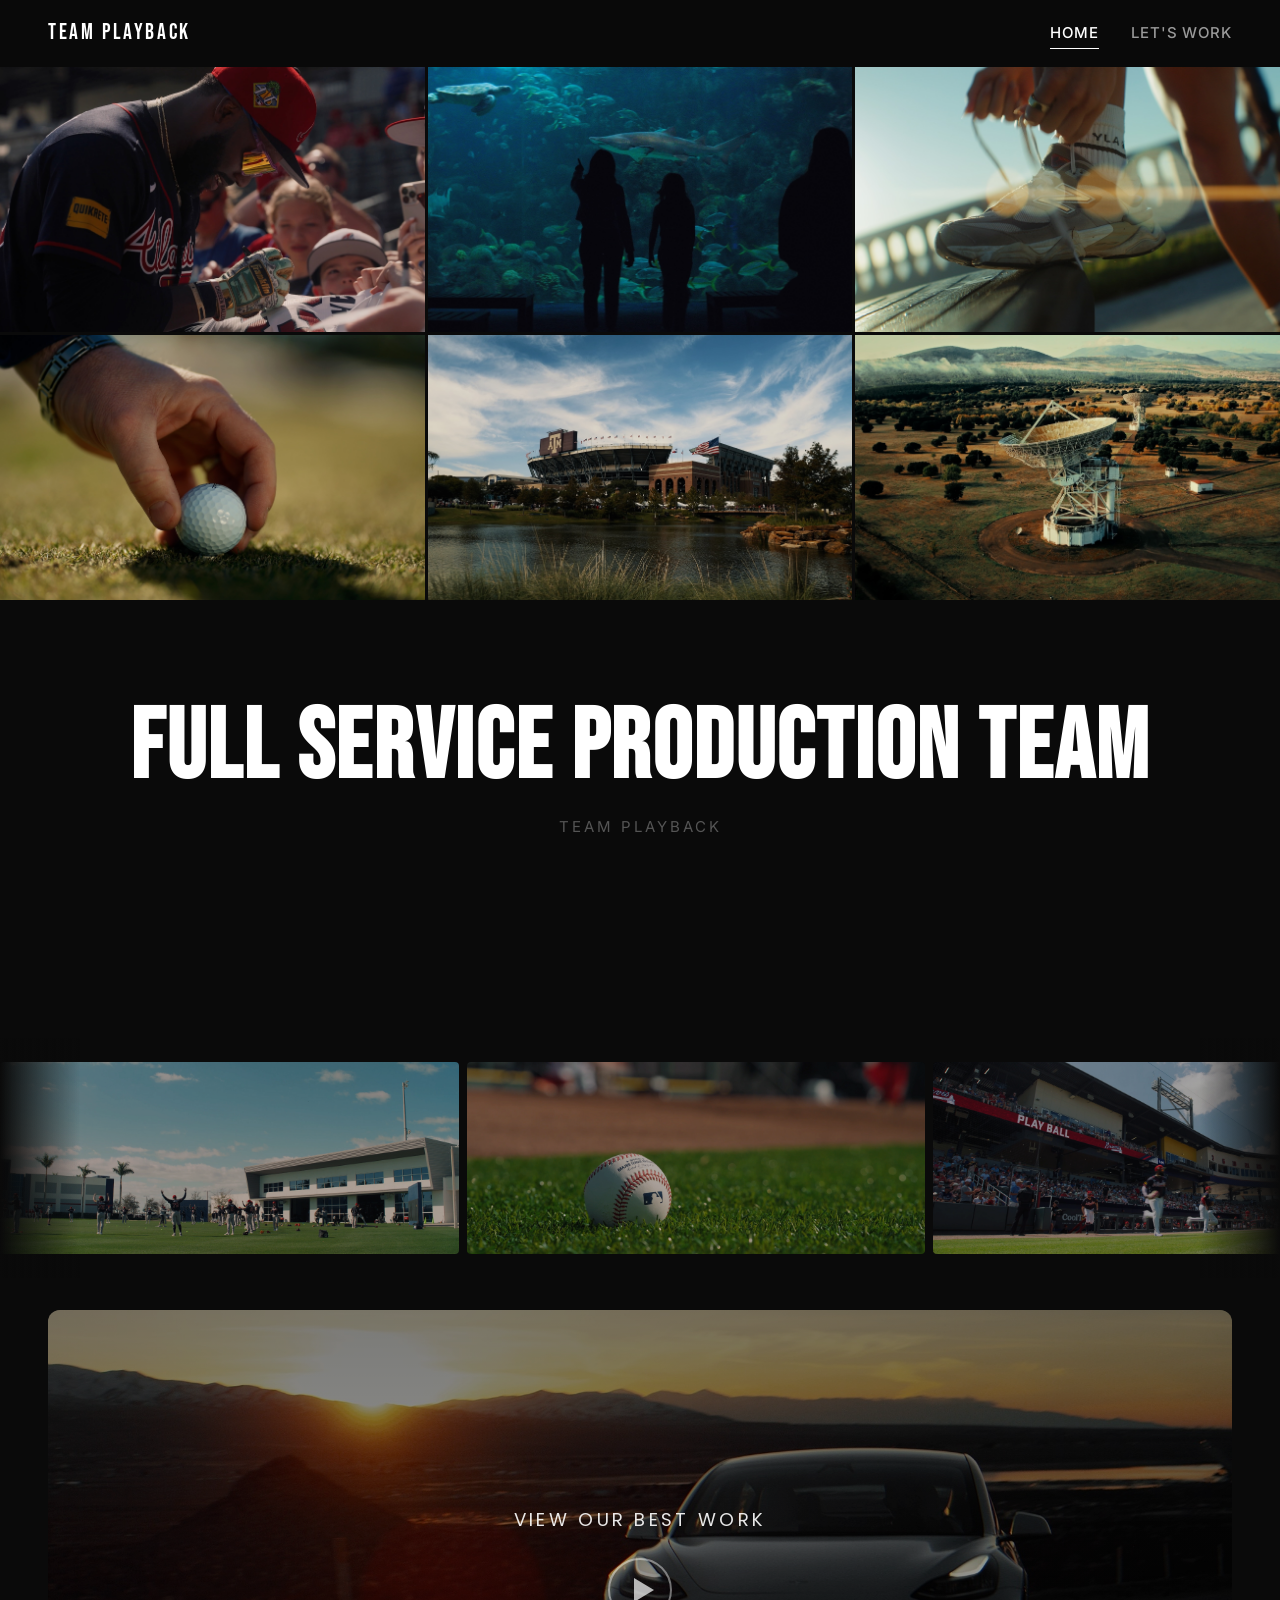
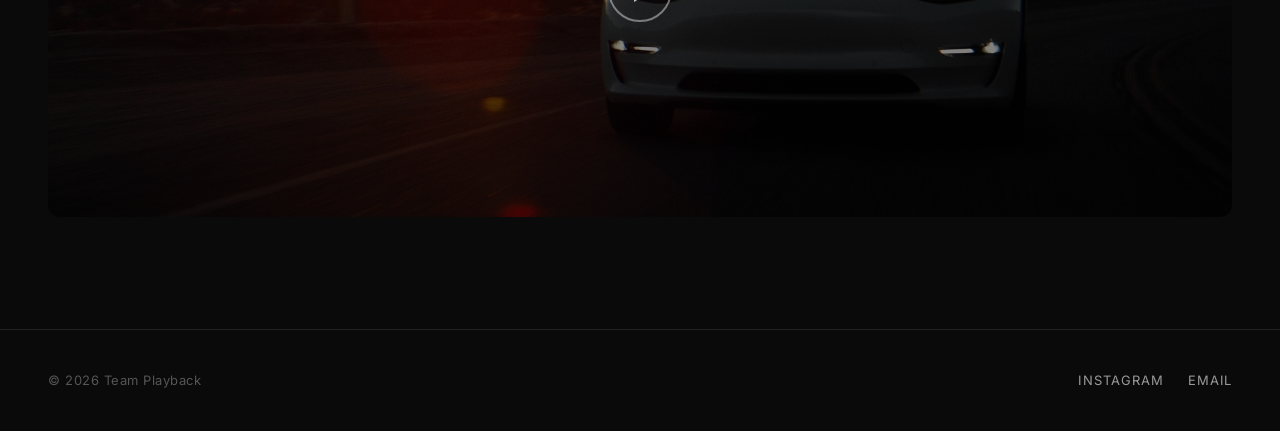
==== index.html @ 4447ddc3 "V2 landing page redesign: full-bleed tiles, headline below grid, slow carousel, standalone demo reel" ====
<!DOCTYPE html>
<html lang="en">
<head>
  <meta charset="UTF-8">
  <meta name="viewport" content="width=device-width, initial-scale=1.0">
  <title>Team Playback — Full-Service Video Production</title>
  <meta name="description" content="Team Playback is a full-service video production company. From concept to delivery — reality shows, commercials, and the biggest sporting events in the world.">
  <meta property="og:title" content="Team Playback — Full-Service Video Production">
  <meta property="og:description" content="Full-service video production. We handle it all.">
  <meta property="og:type" content="website">
  <link rel="preconnect" href="https://fonts.googleapis.com">
  <link rel="preconnect" href="https://fonts.gstatic.com" crossorigin>
  <link rel="stylesheet" href="css/style.css">
</head>
<body>

  <!-- HEADER — unchanged -->
  <header class="site-header">
    <div class="header-inner">
      <a href="index.html" class="header-logo" aria-label="Team Playback Home">
        <span class="header-logo-text">TEAM PLAYBACK</span>
      </a>
      <nav class="header-nav" aria-label="Main navigation">
        <a href="index.html">Home</a>
        <a href="contact.html">Let's Work</a>
      </nav>
    </div>
  </header>

  <!-- MAIN -->
  <main class="page-content">

    <!-- SECTION 1: 6 PROJECT TILES — full bleed, edge to edge, no hero above -->
    <section class="projects-grid-v2" aria-label="Selected work">

      <a href="behind-the-braves.html" class="tile-v2 reveal">
        <img src="images/thumb-braves.jpg" alt="Behind The Braves project thumbnail" loading="eager" width="640" height="400">
        <div class="tile-v2-overlay">
          <span class="tile-v2-title">Behind The Braves</span>
        </div>
      </a>

      <a href="florida-aquarium.html" class="tile-v2 reveal">
        <img src="images/thumb-aquarium.jpg" alt="Florida Aquarium Spot project thumbnail" loading="eager" width="640" height="400">
        <div class="tile-v2-overlay">
          <span class="tile-v2-title">Florida Aquarium Spot</span>
        </div>
      </a>

      <a href="youngla.html" class="tile-v2 reveal">
        <img src="images/thumb-youngla.jpg" alt="YoungLA For Her project thumbnail" loading="eager" width="640" height="400">
        <div class="tile-v2-overlay">
          <span class="tile-v2-title">YoungLA For Her</span>
        </div>
      </a>

      <a href="smartpin.html" class="tile-v2 reveal">
        <img src="images/thumb-smartpin.jpg" alt="SmartPin Product Release project thumbnail" loading="lazy" width="640" height="400">
        <div class="tile-v2-overlay">
          <span class="tile-v2-title">SmartPin Product Release</span>
        </div>
      </a>

      <a href="revelxp.html" class="tile-v2 reveal">
        <img src="images/thumb-revelxp.jpg" alt="REVELxp Business Reel project thumbnail" loading="lazy" width="640" height="400">
        <div class="tile-v2-overlay">
          <span class="tile-v2-title">REVELxp Business Reel</span>
        </div>
      </a>

      <a href="florida-funders.html" class="tile-v2 reveal">
        <img src="images/thumb-funders.jpg" alt="Florida Funders Spring Conference project thumbnail" loading="lazy" width="640" height="400">
        <div class="tile-v2-overlay">
          <span class="tile-v2-title">Florida Funders</span>
        </div>
      </a>

    </section>

    <!-- SECTION 2: HEADLINE TEXT BLOCK — below tiles, above carousel -->
    <section class="headline-block">
      <h1 class="headline-block-title reveal">Full Service Production Team</h1>
      <p class="headline-block-sub reveal">Team Playback</p>
    </section>

    <!-- SECTION 3: FRAME CAROUSEL — slowed down -->
    <section class="frames-strip" aria-label="Cinematic stills">
      <div class="frames-track">
        <img src="images/frames/frame-01.jpg" alt="" loading="lazy" height="200">
        <img src="images/frames/frame-02.jpg" alt="" loading="lazy" height="200">
        <img src="images/frames/frame-03.jpg" alt="" loading="lazy" height="200">
        <img src="images/frames/frame-04.jpg" alt="" loading="lazy" height="200">
        <img src="images/frames/frame-05.jpg" alt="" loading="lazy" height="200">
        <img src="images/frames/frame-06.jpg" alt="" loading="lazy" height="200">
        <img src="images/frames/frame-07.jpg" alt="" loading="lazy" height="200">
        <img src="images/frames/frame-08.jpg" alt="" loading="lazy" height="200">
        <img src="images/frames/frame-09.jpg" alt="" loading="lazy" height="200">
        <img src="images/frames/frame-10.jpg" alt="" loading="lazy" height="200">
        <img src="images/frames/frame-11.jpg" alt="" loading="lazy" height="200">
        <img src="images/frames/frame-12.jpg" alt="" loading="lazy" height="200">
        <img src="images/frames/frame-13.jpg" alt="" loading="lazy" height="200">
        <img src="images/frames/frame-14.jpg" alt="" loading="lazy" height="200">
        <img src="images/frames/frame-15.jpg" alt="" loading="lazy" height="200">
        <img src="images/frames/frame-16.jpg" alt="" loading="lazy" height="200">
        <img src="images/frames/frame-17.jpg" alt="" loading="lazy" height="200">
        <img src="images/frames/frame-18.jpg" alt="" loading="lazy" height="200">
      </div>
    </section>

    <!-- SECTION 4: DEMO REEL — standalone cinematic feature -->
    <section class="demo-reel-feature">
      <a href="demo-reel.html" class="demo-reel-link reveal">
        <img src="images/thumb-demoreel.jpg" alt="Team Playback Demo Reel" loading="lazy" width="1920" height="1080">
        <div class="demo-reel-overlay">
          <span class="demo-reel-label">View Our Best Work</span>
          <span class="demo-reel-play" aria-hidden="true">
            <svg width="64" height="64" viewBox="0 0 64 64" fill="none"><circle cx="32" cy="32" r="31" stroke="white" stroke-width="2" opacity="0.6"/><polygon points="26,20 26,44 46,32" fill="white"/></svg>
          </span>
        </div>
      </a>
    </section>

  </main>

  <!-- FOOTER — unchanged -->
  <footer class="site-footer">
    <div class="footer-inner">
      <p class="footer-copy">&copy; 2026 Team Playback</p>
      <div class="footer-links">
        <a href="https://instagram.com/team.playback" target="_blank" rel="noopener noreferrer">Instagram</a>
        <a href="mailto:michael@teamplayback.com">Email</a>
      </div>
    </div>
  </footer>

  <script src="js/main.js" defer></script>
</body>
</html>
---- css/style.css ----
/* =========================================================
   TEAM PLAYBACK — Global Stylesheet
   Dark, cinematic, bold. Think film, not tech startup.
   ========================================================= */

/* --- Google Fonts --- */
@import url('https://fonts.googleapis.com/css2?family=Inter:wght@300;400;500;600;700&family=Bebas+Neue&family=Poppins:wght@300;400;500;600&display=swap');

/* --- Reset & Base --- */
*, *::before, *::after { box-sizing: border-box; margin: 0; padding: 0; }

:root {
  /* Colors */
  --color-bg: #0a0a0a;
  --color-surface: #111111;
  --color-surface-2: #161616;
  --color-surface-3: #1a1a1a;
  --color-border: #222222;
  --color-border-light: #2a2a2a;
  --color-text: #ffffff;
  --color-text-muted: #999999;
  --color-text-faint: #555555;
  --color-accent: #e0e0e0;

  /* Type */
  --font-display: 'Bebas Neue', 'Arial Black', sans-serif;
  --font-body: 'Inter', -apple-system, BlinkMacSystemFont, 'Segoe UI', sans-serif;

  /* Type Scale */
  --text-xs: clamp(0.6875rem, 0.65rem + 0.2vw, 0.8125rem);
  --text-sm: clamp(0.8125rem, 0.75rem + 0.3vw, 0.9375rem);
  --text-base: clamp(0.9375rem, 0.875rem + 0.3vw, 1.0625rem);
  --text-lg: clamp(1.125rem, 1rem + 0.6vw, 1.5rem);
  --text-xl: clamp(1.5rem, 1.2rem + 1.25vw, 2.25rem);
  --text-2xl: clamp(2rem, 1.2rem + 2.5vw, 3.5rem);
  --text-3xl: clamp(2.5rem, 1rem + 4vw, 5rem);
  --text-hero: clamp(3rem, 0.5rem + 7vw, 8rem);

  /* Spacing */
  --space-1: 0.25rem;
  --space-2: 0.5rem;
  --space-3: 0.75rem;
  --space-4: 1rem;
  --space-5: 1.25rem;
  --space-6: 1.5rem;
  --space-8: 2rem;
  --space-10: 2.5rem;
  --space-12: 3rem;
  --space-16: 4rem;
  --space-20: 5rem;
  --space-24: 6rem;
  --space-32: 8rem;

  /* Radius */
  --radius-sm: 0.25rem;
  --radius-md: 0.5rem;
  --radius-lg: 0.75rem;
  --radius-xl: 1rem;

  /* Transitions */
  --ease-out: cubic-bezier(0.16, 1, 0.3, 1);
  --transition-fast: 200ms var(--ease-out);
  --transition-medium: 400ms var(--ease-out);
  --transition-slow: 600ms var(--ease-out);

  /* Layout */
  --content-max: 1280px;
  --content-narrow: 900px;
  --gutter: clamp(1.25rem, 4vw, 3rem);
}

html {
  -webkit-font-smoothing: antialiased;
  -moz-osx-font-smoothing: grayscale;
  text-rendering: optimizeLegibility;
  scroll-behavior: smooth;
  scroll-padding-top: 5rem;
}

body {
  min-height: 100dvh;
  font-family: var(--font-body);
  font-size: var(--text-base);
  line-height: 1.6;
  color: var(--color-text);
  background-color: var(--color-bg);
  overflow-x: hidden;
}

img, picture, video, canvas, svg { display: block; max-width: 100%; height: auto; }
a { color: inherit; text-decoration: none; }
button { cursor: pointer; background: none; border: none; font: inherit; color: inherit; }
ul, ol { list-style: none; }

h1, h2, h3, h4, h5, h6 {
  font-family: var(--font-display);
  line-height: 1.1;
  letter-spacing: 0.02em;
  text-wrap: balance;
}

p { max-width: 65ch; text-wrap: pretty; }

::selection {
  background: rgba(255, 255, 255, 0.2);
  color: var(--color-text);
}

:focus-visible {
  outline: 2px solid var(--color-text-muted);
  outline-offset: 3px;
}

@media (prefers-reduced-motion: reduce) {
  *, *::before, *::after {
    animation-duration: 0.01ms !important;
    animation-iteration-count: 1 !important;
    transition-duration: 0.01ms !important;
    scroll-behavior: auto !important;
  }
}


/* =========================================================
   HEADER
   ========================================================= */
.site-header {
  position: sticky;
  top: 0;
  z-index: 100;
  background-color: rgba(10, 10, 10, 0.92);
  backdrop-filter: blur(16px);
  -webkit-backdrop-filter: blur(16px);
  padding: var(--space-4) var(--gutter);
  transition: background-color var(--transition-fast);
}

.header-inner {
  max-width: var(--content-max);
  margin: 0 auto;
  display: flex;
  align-items: center;
  justify-content: space-between;
}

.header-logo {
  display: flex;
  align-items: center;
  gap: var(--space-3);
}

.header-logo img {
  height: 36px;
  width: auto;
}

.header-logo-text {
  font-family: var(--font-display);
  font-size: 1.35rem;
  letter-spacing: 0.12em;
  color: var(--color-text);
  white-space: nowrap;
}

.header-nav {
  display: flex;
  align-items: center;
  gap: var(--space-8);
}

.header-nav a {
  font-size: var(--text-sm);
  font-weight: 500;
  letter-spacing: 0.06em;
  text-transform: uppercase;
  color: var(--color-text-muted);
  transition: color var(--transition-fast);
  position: relative;
}

.header-nav a:hover,
.header-nav a.active {
  color: var(--color-text);
}

.header-nav a::after {
  content: '';
  position: absolute;
  bottom: -4px;
  left: 0;
  width: 0;
  height: 1px;
  background-color: var(--color-text);
  transition: width var(--transition-medium);
}

.header-nav a:hover::after,
.header-nav a.active::after {
  width: 100%;
}


/* =========================================================
   FOOTER
   ========================================================= */
.site-footer {
  border-top: 1px solid var(--color-border);
  padding: var(--space-10) var(--gutter);
  margin-top: var(--space-20);
}

.footer-inner {
  max-width: var(--content-max);
  margin: 0 auto;
  display: flex;
  align-items: center;
  justify-content: space-between;
  flex-wrap: wrap;
  gap: var(--space-4);
}

.footer-copy {
  font-size: var(--text-xs);
  color: var(--color-text-faint);
  letter-spacing: 0.04em;
}

.footer-links {
  display: flex;
  align-items: center;
  gap: var(--space-6);
}

.footer-links a {
  font-size: var(--text-xs);
  color: var(--color-text-muted);
  text-transform: uppercase;
  letter-spacing: 0.08em;
  transition: color var(--transition-fast);
}

.footer-links a:hover {
  color: var(--color-text);
}


/* =========================================================
   HERO — Landing Page
   ========================================================= */
.hero {
  padding: clamp(var(--space-20), 12vw, var(--space-32)) var(--gutter);
  padding-bottom: clamp(var(--space-12), 8vw, var(--space-20));
  max-width: var(--content-max);
  margin: 0 auto;
}

.hero-headline {
  font-size: var(--text-hero);
  color: var(--color-text);
  text-transform: uppercase;
  line-height: 0.95;
  max-width: 14ch;
}

.hero-sub {
  margin-top: var(--space-6);
  font-size: var(--text-sm);
  color: var(--color-text-faint);
  text-transform: uppercase;
  letter-spacing: 0.15em;
  font-weight: 400;
}


/* =========================================================
   PROJECT TILES — Landing Page Grid
   ========================================================= */
.projects-grid {
  padding: 0 var(--gutter);
  max-width: var(--content-max);
  margin: 0 auto;
  display: grid;
  grid-template-columns: repeat(3, 1fr);
  gap: var(--space-3);
}

.project-tile {
  position: relative;
  display: block;
  overflow: hidden;
  border-radius: var(--radius-md);
  aspect-ratio: 16 / 10;
  background-color: var(--color-surface);
}

.project-tile img {
  width: 100%;
  height: 100%;
  object-fit: cover;
  transition: transform var(--transition-slow), filter var(--transition-slow);
}

.project-tile-overlay {
  position: absolute;
  inset: 0;
  display: flex;
  align-items: flex-end;
  padding: var(--space-5);
  background: linear-gradient(
    to top,
    rgba(0, 0, 0, 0.85) 0%,
    rgba(0, 0, 0, 0.35) 40%,
    rgba(0, 0, 0, 0) 100%
  );
  opacity: 0;
  transition: opacity var(--transition-medium);
}

.project-tile-title {
  font-family: var(--font-display);
  font-size: var(--text-xl);
  text-transform: uppercase;
  letter-spacing: 0.04em;
  color: var(--color-text);
  transform: translateY(10px);
  transition: transform var(--transition-medium);
}

.project-tile:hover img {
  transform: scale(1.05);
}

.project-tile:hover .project-tile-overlay {
  opacity: 1;
}

.project-tile:hover .project-tile-title {
  transform: translateY(0);
}

/* Featured tile — spans full grid width */
.project-tile-featured {
  grid-column: 1 / -1;
  aspect-ratio: 21 / 9;
}

/* Touch hover support */
.project-tile.touch-hover .project-tile-overlay {
  opacity: 1;
}
.project-tile.touch-hover .project-tile-title {
  transform: translateY(0);
}

/* Mobile grid */
@media (max-width: 768px) {
  .header-inner {
    flex-wrap: wrap;
  }

  .header-logo {
    flex: 1;
  }

  .header-nav {
    gap: var(--space-5);
  }

  .projects-grid {
    grid-template-columns: repeat(2, 1fr);
    gap: var(--space-2);
  }

  .project-tile-title {
    font-size: var(--text-lg);
  }

  .contact-services {
    flex-direction: column;
    align-items: flex-start;
    gap: var(--space-3);
  }

  .contact-service-divider {
    display: none;
  }

  .footer-inner {
    flex-direction: column;
    align-items: flex-start;
    gap: var(--space-3);
  }
}

@media (max-width: 480px) {
  .projects-grid {
    grid-template-columns: 1fr;
    gap: var(--space-2);
  }

  .hero-headline {
    font-size: var(--text-3xl);
  }

  .project-title {
    font-size: var(--text-2xl);
  }

  .contact-title {
    font-size: var(--text-3xl);
  }
}


/* =========================================================
   FRAMES STRIP — Horizontal Scrolling Film Contact Sheet
   ========================================================= */
.frames-strip {
  margin-top: clamp(var(--space-16), 8vw, var(--space-24));
  overflow: hidden;
  position: relative;
  padding: var(--space-6) 0;
}

.frames-strip::before,
.frames-strip::after {
  content: '';
  position: absolute;
  top: 0;
  bottom: 0;
  width: 80px;
  z-index: 2;
  pointer-events: none;
}

.frames-strip::before {
  left: 0;
  background: linear-gradient(to right, var(--color-bg), transparent);
}

.frames-strip::after {
  right: 0;
  background: linear-gradient(to left, var(--color-bg), transparent);
}

.frames-track {
  display: flex;
  gap: var(--space-2);
  animation: scroll-frames 180s linear infinite;
  width: max-content;
  will-change: transform;
}

.frames-track:hover {
  animation-play-state: paused;
}

.frames-track img {
  height: clamp(120px, 15vw, 200px);
  width: auto;
  border-radius: var(--radius-sm);
  opacity: 0.7;
  transition: opacity var(--transition-fast);
  flex-shrink: 0;
}

.frames-track img:hover {
  opacity: 1;
}

@keyframes scroll-frames {
  0% { transform: translateX(0); }
  100% { transform: translateX(-50%); }
}


/* =========================================================
   PROJECT DETAIL PAGES
   ========================================================= */
.project-page {
  max-width: var(--content-narrow);
  margin: 0 auto;
  padding: var(--space-8) var(--gutter);
}

/* Video Player Container */
.video-container {
  position: relative;
  width: 100%;
  padding-top: 56.25%; /* 16:9 */
  background-color: var(--color-surface);
  border-radius: var(--radius-lg);
  overflow: hidden;
  margin-top: var(--space-8);
}

.video-container iframe {
  position: absolute;
  inset: 0;
  width: 100%;
  height: 100%;
  border: none;
}

/* Project Info */
.project-info {
  margin-top: var(--space-10);
}

.project-title {
  font-size: var(--text-3xl);
  text-transform: uppercase;
  color: var(--color-text);
  line-height: 1;
}

.project-meta {
  display: flex;
  align-items: center;
  flex-wrap: wrap;
  gap: var(--space-3);
  margin-top: var(--space-5);
}

.project-tag {
  display: inline-block;
  font-size: var(--text-xs);
  font-weight: 500;
  color: var(--color-text-muted);
  text-transform: uppercase;
  letter-spacing: 0.1em;
  padding: var(--space-1) var(--space-3);
  border: 1px solid var(--color-border-light);
  border-radius: var(--radius-sm);
}

.project-client {
  font-size: var(--text-xs);
  color: var(--color-text-faint);
  text-transform: uppercase;
  letter-spacing: 0.1em;
}

.project-summary {
  margin-top: var(--space-8);
  font-size: var(--text-base);
  color: var(--color-text-muted);
  line-height: 1.75;
  max-width: 60ch;
}

.project-back {
  display: inline-flex;
  align-items: center;
  gap: var(--space-2);
  margin-top: var(--space-12);
  font-size: var(--text-sm);
  color: var(--color-text-faint);
  text-transform: uppercase;
  letter-spacing: 0.1em;
  transition: color var(--transition-fast);
}

.project-back:hover {
  color: var(--color-text);
}

.project-back svg {
  width: 16px;
  height: 16px;
  transition: transform var(--transition-fast);
}

.project-back:hover svg {
  transform: translateX(-4px);
}


/* =========================================================
   CONTACT / LET'S WORK PAGE
   ========================================================= */
.contact-page {
  max-width: var(--content-narrow);
  margin: 0 auto;
  padding: clamp(var(--space-16), 10vw, var(--space-32)) var(--gutter);
  min-height: 70vh;
  display: flex;
  flex-direction: column;
  justify-content: center;
}

.contact-title {
  font-size: var(--text-hero);
  text-transform: uppercase;
  color: var(--color-text);
  line-height: 0.95;
}

.contact-body {
  margin-top: var(--space-8);
  font-size: var(--text-lg);
  color: var(--color-text-muted);
  line-height: 1.7;
  max-width: 55ch;
  font-weight: 300;
}

.contact-services {
  display: flex;
  align-items: center;
  flex-wrap: wrap;
  gap: var(--space-4);
  margin-top: var(--space-10);
}

.contact-service-tag {
  font-size: var(--text-sm);
  font-weight: 500;
  color: var(--color-text);
  text-transform: uppercase;
  letter-spacing: 0.1em;
  padding: var(--space-2) var(--space-5);
  border: 1px solid var(--color-border-light);
  border-radius: var(--radius-sm);
}

.contact-service-divider {
  color: var(--color-text-faint);
  font-size: var(--text-sm);
  user-select: none;
}

.contact-cta {
  margin-top: var(--space-12);
}

.btn-primary {
  display: inline-flex;
  align-items: center;
  gap: var(--space-3);
  font-family: var(--font-display);
  font-size: var(--text-xl);
  letter-spacing: 0.08em;
  text-transform: uppercase;
  color: var(--color-bg);
  background-color: var(--color-text);
  padding: var(--space-4) var(--space-10);
  border-radius: var(--radius-sm);
  transition: background-color var(--transition-fast), transform var(--transition-fast);
}

.btn-primary:hover {
  background-color: var(--color-accent);
  transform: translateY(-2px);
}

.btn-primary:active {
  transform: translateY(0);
}


/* =========================================================
   SCROLL REVEAL ANIMATIONS
   ========================================================= */
.reveal {
  opacity: 0;
  transform: translateY(30px);
  transition: opacity 0.8s var(--ease-out), transform 0.8s var(--ease-out);
}

.reveal.is-visible {
  opacity: 1;
  transform: translateY(0);
}

.reveal-delay-1 { transition-delay: 0.1s; }
.reveal-delay-2 { transition-delay: 0.2s; }
.reveal-delay-3 { transition-delay: 0.3s; }
.reveal-delay-4 { transition-delay: 0.4s; }
.reveal-delay-5 { transition-delay: 0.5s; }
.reveal-delay-6 { transition-delay: 0.6s; }


/* =========================================================
   UTILITY
   ========================================================= */
.sr-only {
  position: absolute;
  width: 1px;
  height: 1px;
  padding: 0;
  margin: -1px;
  overflow: hidden;
  clip: rect(0, 0, 0, 0);
  white-space: nowrap;
  border-width: 0;
}

/* Page transition */
.page-content {
  animation: fadeIn 0.6s var(--ease-out);
}

@keyframes fadeIn {
  from { opacity: 0; }
  to { opacity: 1; }
}


/* =========================================================
   V2 — PROJECT TILES (full-bleed, edge-to-edge)
   ========================================================= */
.projects-grid-v2 {
  display: grid;
  grid-template-columns: repeat(3, 1fr);
  gap: 3px;
  /* Full bleed — no max-width, no padding */
}

.tile-v2 {
  position: relative;
  display: block;
  overflow: hidden;
  aspect-ratio: 16 / 10;
  background-color: var(--color-surface);
}

.tile-v2 img {
  width: 100%;
  height: 100%;
  object-fit: cover;
  transition: transform 0.6s var(--ease-out);
}

.tile-v2-overlay {
  position: absolute;
  inset: 0;
  display: flex;
  align-items: center;
  justify-content: center;
  background: rgba(0, 0, 0, 0);
  transition: background 0.4s var(--ease-out);
}

.tile-v2-title {
  font-family: 'Poppins', sans-serif;
  font-size: clamp(0.85rem, 0.6rem + 0.8vw, 1.1rem);
  font-weight: 500;
  letter-spacing: 0.04em;
  color: var(--color-text);
  text-transform: uppercase;
  opacity: 0;
  transform: translateY(8px);
  transition: opacity 0.35s var(--ease-out), transform 0.35s var(--ease-out);
  text-align: center;
  padding: 0 var(--space-4);
}

.tile-v2:hover img {
  transform: scale(1.04);
}

.tile-v2:hover .tile-v2-overlay {
  background: rgba(0, 0, 0, 0.55);
}

.tile-v2:hover .tile-v2-title {
  opacity: 1;
  transform: translateY(0);
}

/* Touch hover support */
.tile-v2.touch-hover .tile-v2-overlay {
  background: rgba(0, 0, 0, 0.55);
}
.tile-v2.touch-hover .tile-v2-title {
  opacity: 1;
  transform: translateY(0);
}

@media (max-width: 768px) {
  .projects-grid-v2 {
    grid-template-columns: repeat(2, 1fr);
    gap: 2px;
  }
}

@media (max-width: 480px) {
  .projects-grid-v2 {
    grid-template-columns: 1fr;
    gap: 2px;
  }

  .tile-v2 {
    aspect-ratio: 16 / 9;
  }
}


/* =========================================================
   V2 — HEADLINE TEXT BLOCK
   ========================================================= */
.headline-block {
  padding: clamp(var(--space-16), 8vw, var(--space-32)) var(--gutter);
  text-align: center;
}

.headline-block-title {
  font-family: var(--font-display);
  font-size: var(--text-hero);
  text-transform: uppercase;
  color: var(--color-text);
  line-height: 0.95;
  letter-spacing: 0.02em;
}

.headline-block-sub {
  margin-top: var(--space-5);
  font-size: var(--text-sm);
  color: var(--color-text-faint);
  text-transform: uppercase;
  letter-spacing: 0.2em;
  font-weight: 400;
  max-width: none;
}


/* =========================================================
   V2 — DEMO REEL FEATURE (standalone cinematic section)
   ========================================================= */
.demo-reel-feature {
  padding: var(--space-8) var(--gutter);
  max-width: var(--content-max);
  margin: 0 auto;
}

.demo-reel-link {
  position: relative;
  display: block;
  overflow: hidden;
  border-radius: var(--radius-lg);
  aspect-ratio: 21 / 9;
  background-color: var(--color-surface);
}

.demo-reel-link img {
  width: 100%;
  height: 100%;
  object-fit: cover;
  transition: transform 0.8s var(--ease-out), filter 0.8s var(--ease-out);
  filter: brightness(0.7);
}

.demo-reel-overlay {
  position: absolute;
  inset: 0;
  display: flex;
  flex-direction: column;
  align-items: center;
  justify-content: center;
  gap: var(--space-6);
  background: linear-gradient(
    to top,
    rgba(0, 0, 0, 0.5) 0%,
    rgba(0, 0, 0, 0.15) 50%,
    rgba(0, 0, 0, 0.3) 100%
  );
  transition: background 0.5s var(--ease-out);
}

.demo-reel-label {
  font-family: 'Poppins', sans-serif;
  font-size: clamp(0.85rem, 0.6rem + 0.8vw, 1.15rem);
  font-weight: 400;
  letter-spacing: 0.18em;
  text-transform: uppercase;
  color: var(--color-text);
  opacity: 0.9;
}

.demo-reel-play {
  display: flex;
  align-items: center;
  justify-content: center;
  transition: transform 0.4s var(--ease-out), opacity 0.4s var(--ease-out);
  opacity: 0.7;
}

.demo-reel-link:hover img {
  transform: scale(1.03);
  filter: brightness(0.55);
}

.demo-reel-link:hover .demo-reel-play {
  transform: scale(1.1);
  opacity: 1;
}

.demo-reel-link:hover .demo-reel-overlay {
  background: linear-gradient(
    to top,
    rgba(0, 0, 0, 0.6) 0%,
    rgba(0, 0, 0, 0.25) 50%,
    rgba(0, 0, 0, 0.4) 100%
  );
}

@media (max-width: 768px) {
  .demo-reel-link {
    aspect-ratio: 16 / 9;
    border-radius: var(--radius-md);
  }

  .demo-reel-play svg {
    width: 48px;
    height: 48px;
  }
}
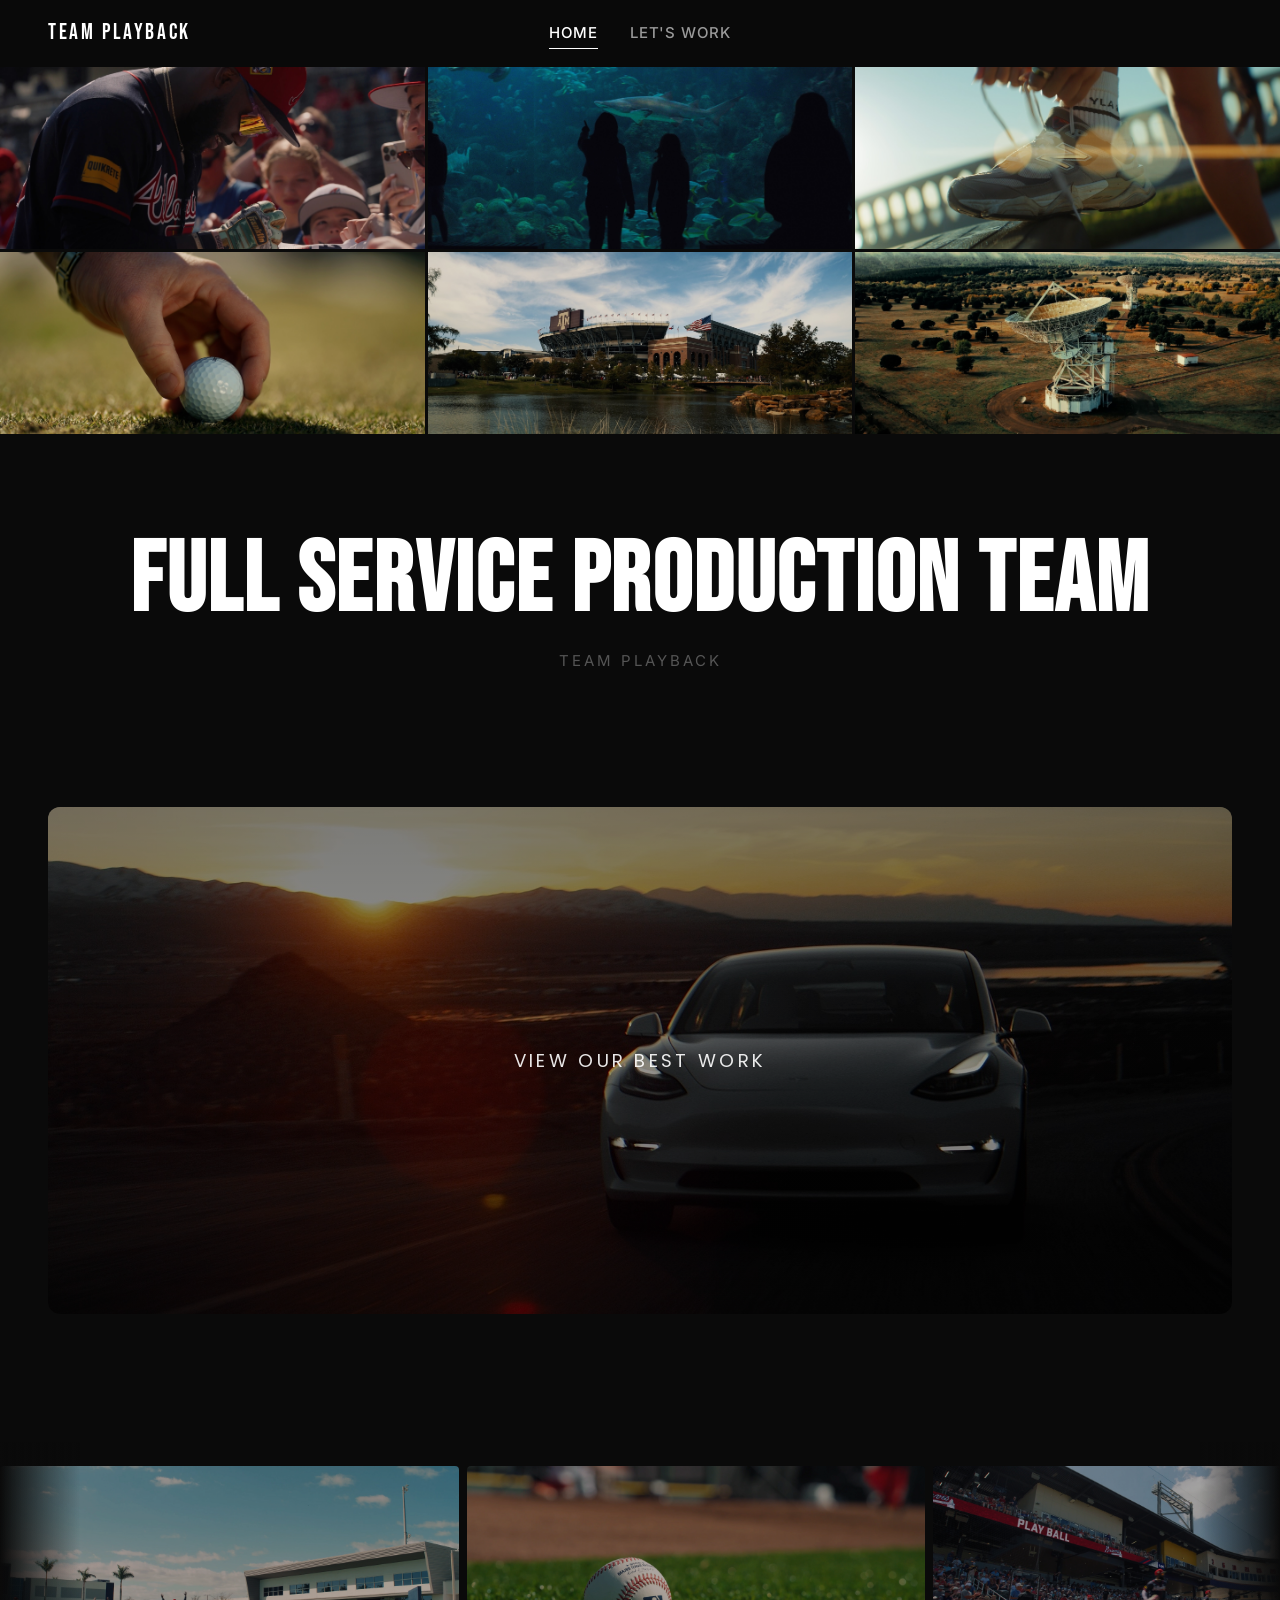
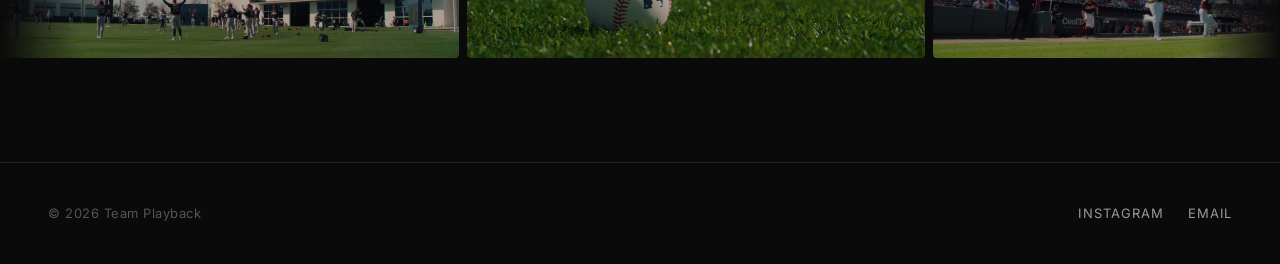
==== commit 8bd7eba8: "V3: header logo left/nav center, 21:9 tiles, demo reel above carousel, remove play button, slower ca" ====
--- a/index.html
+++ b/index.html
@@ -77,13 +77,23 @@
 
     </section>
 
-    <!-- SECTION 2: HEADLINE TEXT BLOCK — below tiles, above carousel -->
+    <!-- SECTION 2: HEADLINE TEXT BLOCK -->
     <section class="headline-block">
       <h1 class="headline-block-title reveal">Full Service Production Team</h1>
       <p class="headline-block-sub reveal">Team Playback</p>
     </section>
 
-    <!-- SECTION 3: FRAME CAROUSEL — slowed down -->
+    <!-- SECTION 3: DEMO REEL — below text, above carousel -->
+    <section class="demo-reel-feature">
+      <a href="demo-reel.html" class="demo-reel-link reveal">
+        <img src="images/thumb-demoreel.jpg" alt="Team Playback Demo Reel" loading="lazy" width="1920" height="1080">
+        <div class="demo-reel-overlay">
+          <span class="demo-reel-label">View Our Best Work</span>
+        </div>
+      </a>
+    </section>
+
+    <!-- SECTION 4: FRAME CAROUSEL -->
     <section class="frames-strip" aria-label="Cinematic stills">
       <div class="frames-track">
         <img src="images/frames/frame-01.jpg" alt="" loading="lazy" height="200">
@@ -107,19 +117,6 @@
       </div>
     </section>
 
-    <!-- SECTION 4: DEMO REEL — standalone cinematic feature -->
-    <section class="demo-reel-feature">
-      <a href="demo-reel.html" class="demo-reel-link reveal">
-        <img src="images/thumb-demoreel.jpg" alt="Team Playback Demo Reel" loading="lazy" width="1920" height="1080">
-        <div class="demo-reel-overlay">
-          <span class="demo-reel-label">View Our Best Work</span>
-          <span class="demo-reel-play" aria-hidden="true">
-            <svg width="64" height="64" viewBox="0 0 64 64" fill="none"><circle cx="32" cy="32" r="31" stroke="white" stroke-width="2" opacity="0.6"/><polygon points="26,20 26,44 46,32" fill="white"/></svg>
-          </span>
-        </div>
-      </a>
-    </section>
-
   </main>
 
   <!-- FOOTER — unchanged -->
--- a/css/style.css
+++ b/css/style.css
@@ -138,9 +138,9 @@
 .header-inner {
   max-width: var(--content-max);
   margin: 0 auto;
-  display: flex;
-  align-items: center;
-  justify-content: space-between;
+  display: grid;
+  grid-template-columns: 1fr auto 1fr;
+  align-items: center;
 }
 
 .header-logo {
@@ -166,6 +166,7 @@
   display: flex;
   align-items: center;
   gap: var(--space-8);
+  justify-self: center;
 }
 
 .header-nav a {
@@ -446,7 +447,7 @@
 .frames-track {
   display: flex;
   gap: var(--space-2);
-  animation: scroll-frames 180s linear infinite;
+  animation: scroll-frames 320s linear infinite;
   width: max-content;
   will-change: transform;
 }
@@ -721,7 +722,7 @@
   position: relative;
   display: block;
   overflow: hidden;
-  aspect-ratio: 16 / 10;
+  aspect-ratio: 21 / 9;
   background-color: var(--color-surface);
 }
 
@@ -729,6 +730,7 @@
   width: 100%;
   height: 100%;
   object-fit: cover;
+  object-position: center;
   transition: transform 0.6s var(--ease-out);
 }
 
@@ -792,7 +794,7 @@
   }
 
   .tile-v2 {
-    aspect-ratio: 16 / 9;
+    aspect-ratio: 21 / 9;
   }
 }
 
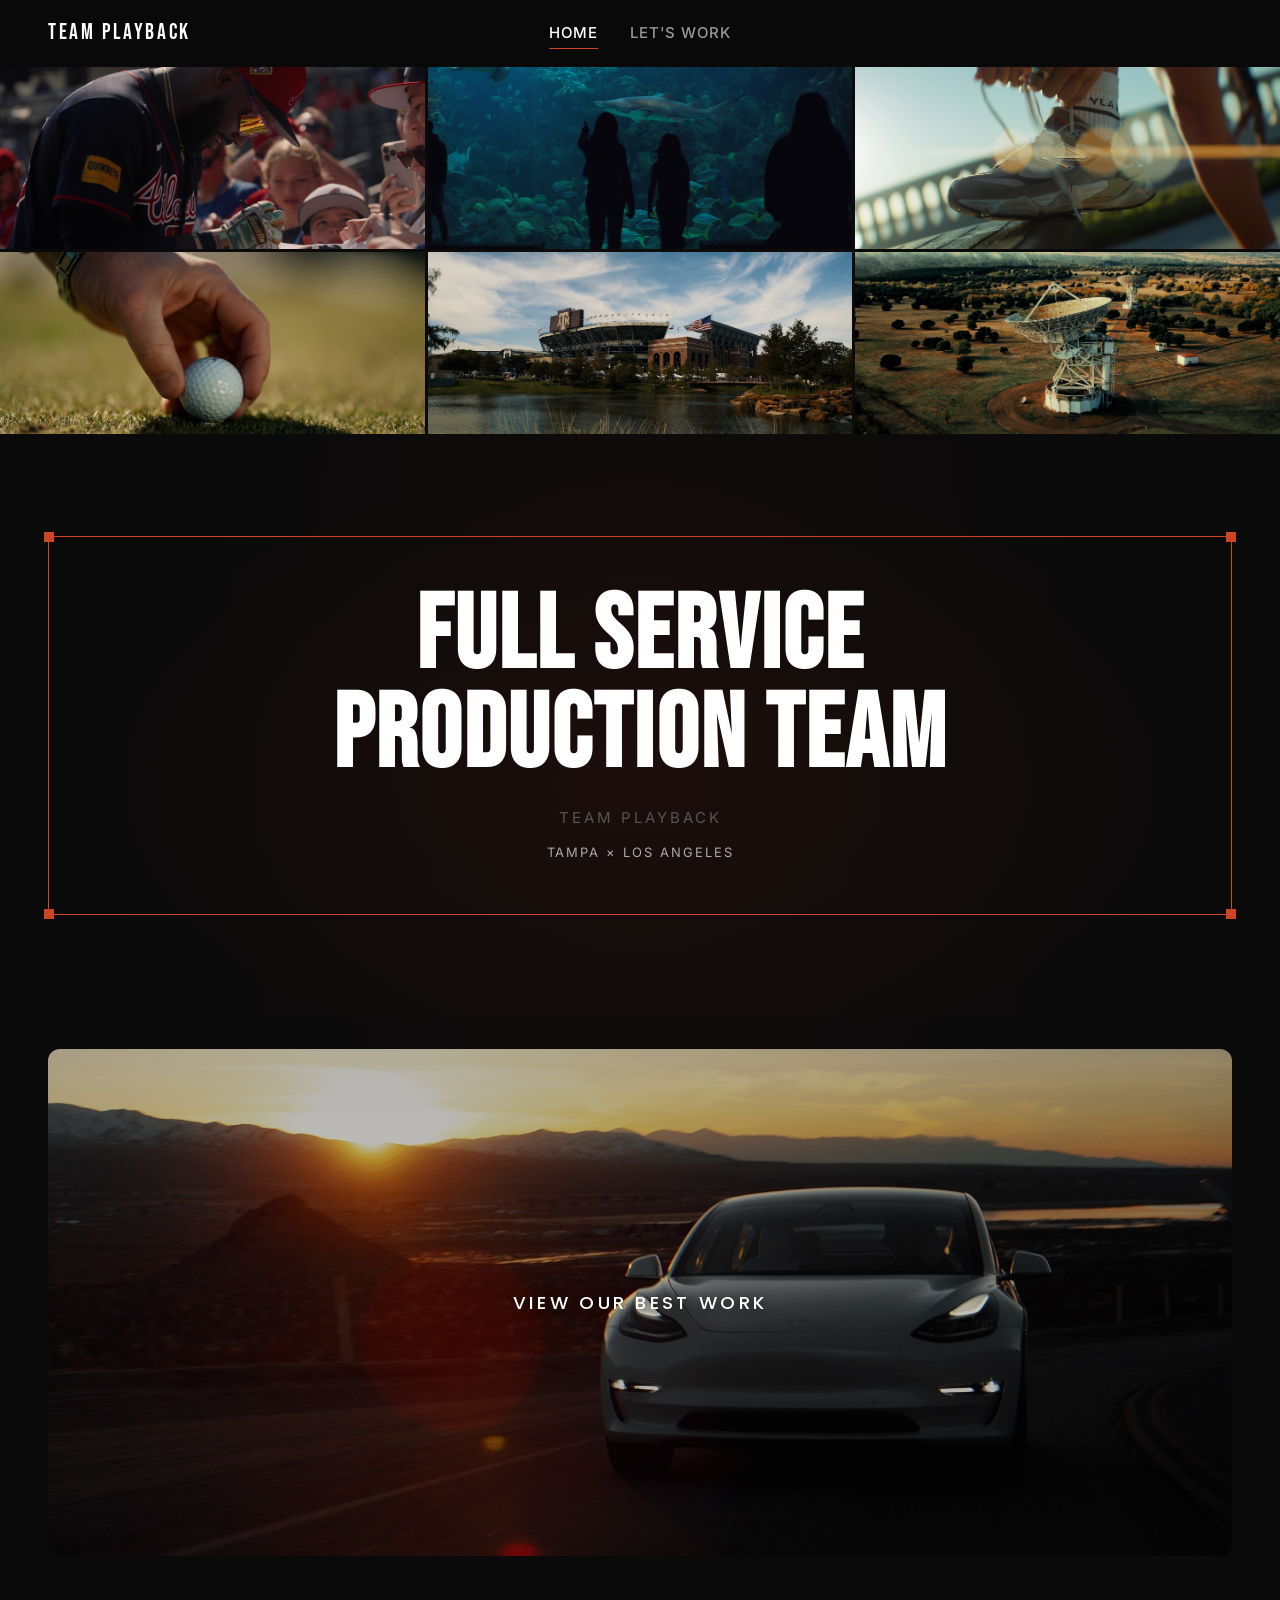
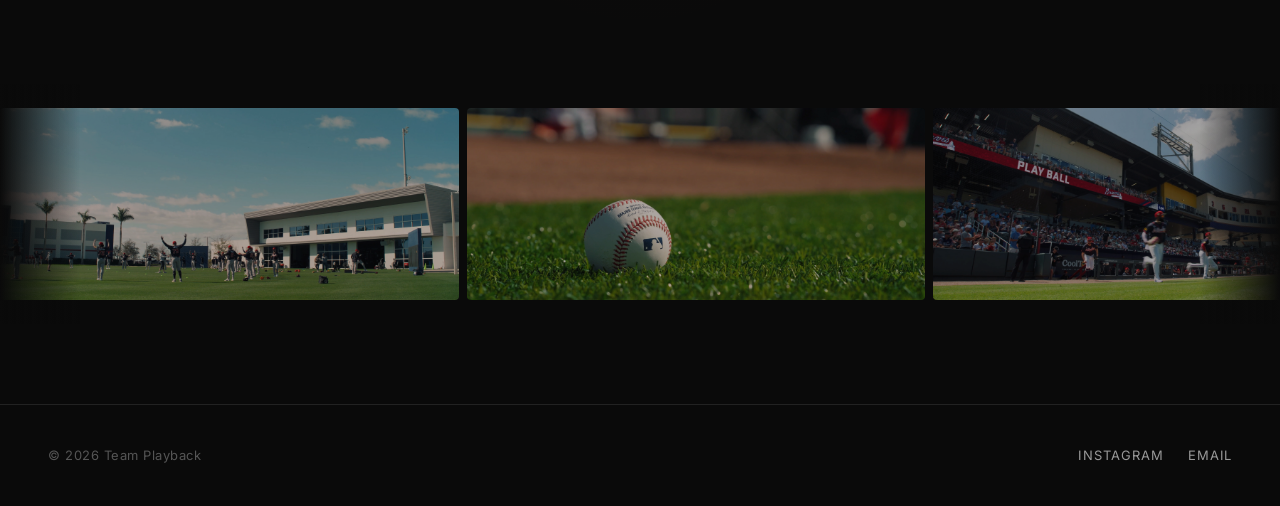
==== commit 136fc1bd: "V4: logo hard-left, larger headline, Tampa x LA subtext, decorative outline frame, brighter demo ree" ====
--- a/index.html
+++ b/index.html
@@ -79,8 +79,13 @@
 
     <!-- SECTION 2: HEADLINE TEXT BLOCK -->
     <section class="headline-block">
-      <h1 class="headline-block-title reveal">Full Service Production Team</h1>
-      <p class="headline-block-sub reveal">Team Playback</p>
+      <div class="headline-frame reveal">
+        <span class="frame-corner frame-corner-bl" aria-hidden="true"></span>
+        <span class="frame-corner frame-corner-br" aria-hidden="true"></span>
+        <h1 class="headline-block-title">Full Service Production Team</h1>
+        <p class="headline-block-sub">Team Playback</p>
+        <p class="headline-block-location">Tampa &times; Los Angeles</p>
+      </div>
     </section>
 
     <!-- SECTION 3: DEMO REEL — below text, above carousel -->
--- a/css/style.css
+++ b/css/style.css
@@ -84,6 +84,8 @@
   line-height: 1.6;
   color: var(--color-text);
   background-color: var(--color-bg);
+  background-image:
+    radial-gradient(ellipse at 50% 30%, rgba(160, 40, 20, 0.04) 0%, transparent 50%);
   overflow-x: hidden;
 }
 
@@ -136,11 +138,12 @@
 }
 
 .header-inner {
+  position: relative;
   max-width: var(--content-max);
   margin: 0 auto;
-  display: grid;
-  grid-template-columns: 1fr auto 1fr;
-  align-items: center;
+  display: flex;
+  align-items: center;
+  justify-content: space-between;
 }
 
 .header-logo {
@@ -166,7 +169,9 @@
   display: flex;
   align-items: center;
   gap: var(--space-8);
-  justify-self: center;
+  position: absolute;
+  left: 50%;
+  transform: translateX(-50%);
 }
 
 .header-nav a {
@@ -191,7 +196,7 @@
   left: 0;
   width: 0;
   height: 1px;
-  background-color: var(--color-text);
+  background-color: #cc4422;
   transition: width var(--transition-medium);
 }
 
@@ -805,11 +810,55 @@
 .headline-block {
   padding: clamp(var(--space-16), 8vw, var(--space-32)) var(--gutter);
   text-align: center;
+  position: relative;
+  background:
+    radial-gradient(ellipse at 50% 60%, rgba(180, 50, 25, 0.08) 0%, transparent 65%);
+}
+
+.headline-frame {
+  display: inline-block;
+  border: 1.5px solid #cc4422;
+  padding: clamp(var(--space-8), 4vw, var(--space-16)) clamp(var(--space-10), 5vw, var(--space-20));
+  position: relative;
+}
+
+/* Corner accents — dizpair-inspired */
+.headline-frame::before,
+.headline-frame::after {
+  content: '';
+  position: absolute;
+  width: 10px;
+  height: 10px;
+  background: #cc4422;
+}
+.headline-frame::before {
+  top: -5px;
+  left: -5px;
+}
+.headline-frame::after {
+  top: -5px;
+  right: -5px;
+}
+
+/* Bottom corner accents */
+.frame-corner {
+  position: absolute;
+  width: 10px;
+  height: 10px;
+  background: #cc4422;
+}
+.frame-corner-bl {
+  bottom: -5px;
+  left: -5px;
+}
+.frame-corner-br {
+  bottom: -5px;
+  right: -5px;
 }
 
 .headline-block-title {
   font-family: var(--font-display);
-  font-size: var(--text-hero);
+  font-size: clamp(3.2rem, 0.5rem + 7.5vw, 8.5rem);
   text-transform: uppercase;
   color: var(--color-text);
   line-height: 0.95;
@@ -822,6 +871,16 @@
   color: var(--color-text-faint);
   text-transform: uppercase;
   letter-spacing: 0.2em;
+  font-weight: 400;
+  max-width: none;
+}
+
+.headline-block-location {
+  margin-top: var(--space-3);
+  font-size: var(--text-xs);
+  color: #aaaaaa;
+  text-transform: uppercase;
+  letter-spacing: 0.15em;
   font-weight: 400;
   max-width: none;
 }
@@ -850,7 +909,7 @@
   height: 100%;
   object-fit: cover;
   transition: transform 0.8s var(--ease-out), filter 0.8s var(--ease-out);
-  filter: brightness(0.7);
+  filter: brightness(0.85);
 }
 
 .demo-reel-overlay {
@@ -863,9 +922,9 @@
   gap: var(--space-6);
   background: linear-gradient(
     to top,
-    rgba(0, 0, 0, 0.5) 0%,
-    rgba(0, 0, 0, 0.15) 50%,
-    rgba(0, 0, 0, 0.3) 100%
+    rgba(0, 0, 0, 0.3) 0%,
+    rgba(0, 0, 0, 0.08) 50%,
+    rgba(0, 0, 0, 0.15) 100%
   );
   transition: background 0.5s var(--ease-out);
 }
@@ -873,11 +932,12 @@
 .demo-reel-label {
   font-family: 'Poppins', sans-serif;
   font-size: clamp(0.85rem, 0.6rem + 0.8vw, 1.15rem);
-  font-weight: 400;
+  font-weight: 500;
   letter-spacing: 0.18em;
   text-transform: uppercase;
   color: var(--color-text);
-  opacity: 0.9;
+  opacity: 1;
+  text-shadow: 0 1px 8px rgba(0, 0, 0, 0.6);
 }
 
 .demo-reel-play {
@@ -890,7 +950,7 @@
 
 .demo-reel-link:hover img {
   transform: scale(1.03);
-  filter: brightness(0.55);
+  filter: brightness(0.7);
 }
 
 .demo-reel-link:hover .demo-reel-play {
@@ -901,9 +961,9 @@
 .demo-reel-link:hover .demo-reel-overlay {
   background: linear-gradient(
     to top,
-    rgba(0, 0, 0, 0.6) 0%,
-    rgba(0, 0, 0, 0.25) 50%,
-    rgba(0, 0, 0, 0.4) 100%
+    rgba(0, 0, 0, 0.4) 0%,
+    rgba(0, 0, 0, 0.15) 50%,
+    rgba(0, 0, 0, 0.25) 100%
   );
 }
 
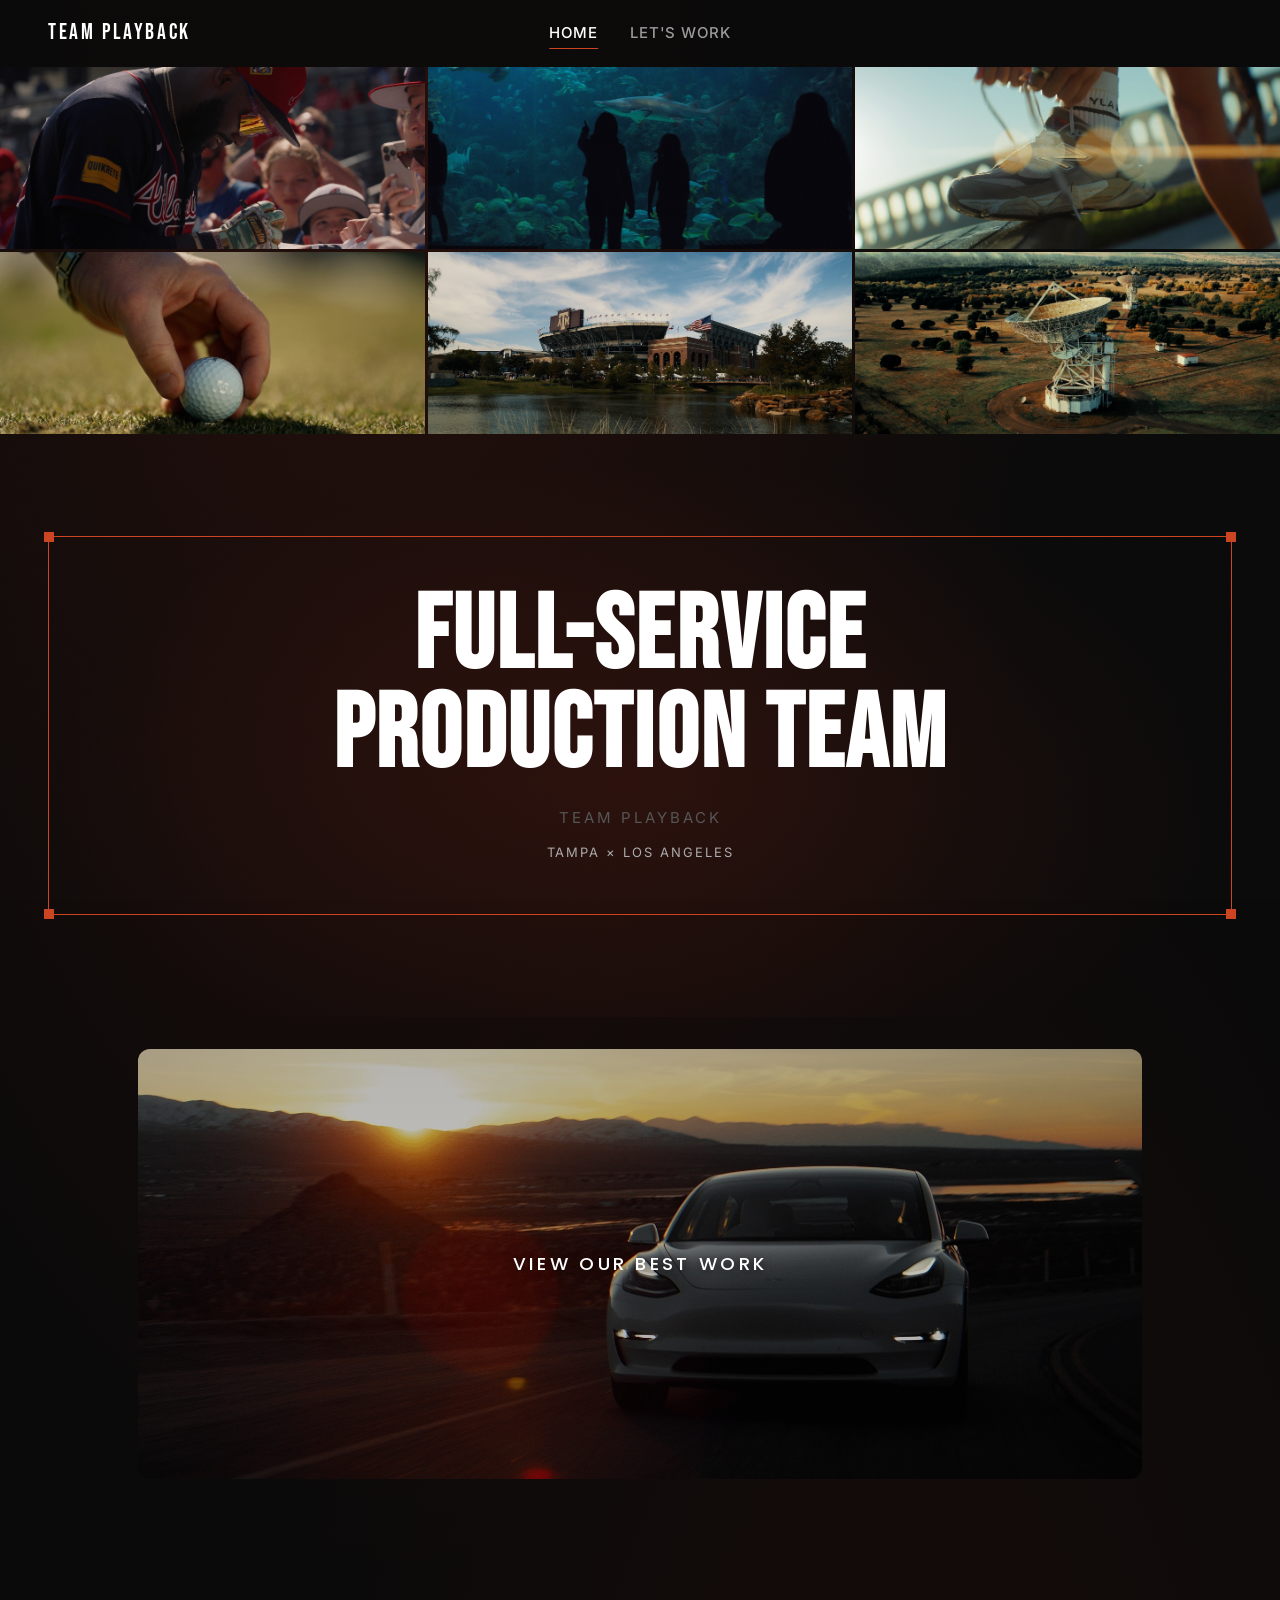
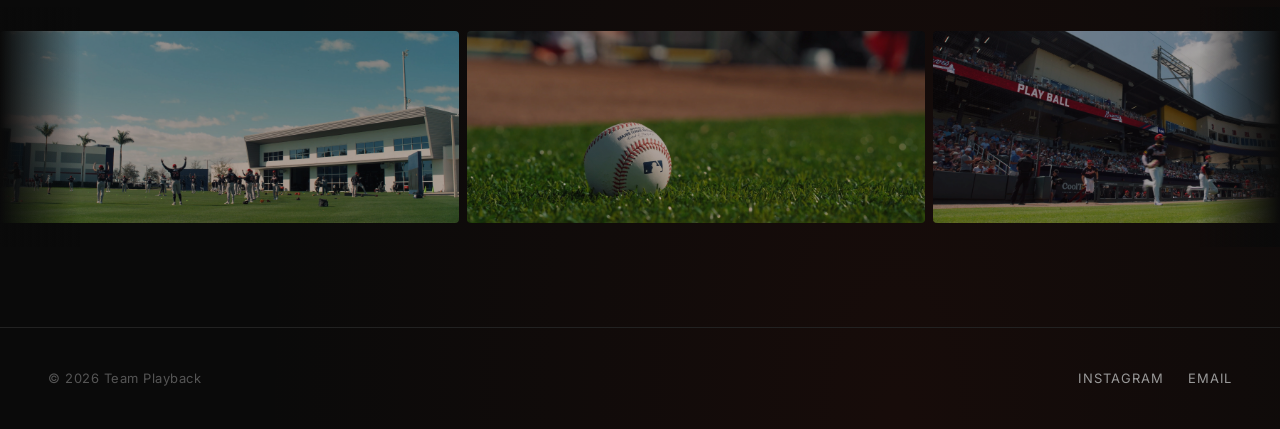
==== commit 178a150b: "V5: stronger gradient, film grain texture, Full-Service hyphen, larger demo reel, mobile responsive " ====
--- a/index.html
+++ b/index.html
@@ -82,7 +82,7 @@
       <div class="headline-frame reveal">
         <span class="frame-corner frame-corner-bl" aria-hidden="true"></span>
         <span class="frame-corner frame-corner-br" aria-hidden="true"></span>
-        <h1 class="headline-block-title">Full Service Production Team</h1>
+        <h1 class="headline-block-title">Full-Service Production Team</h1>
         <p class="headline-block-sub">Team Playback</p>
         <p class="headline-block-location">Tampa &times; Los Angeles</p>
       </div>
--- a/css/style.css
+++ b/css/style.css
@@ -85,8 +85,24 @@
   color: var(--color-text);
   background-color: var(--color-bg);
   background-image:
-    radial-gradient(ellipse at 50% 30%, rgba(160, 40, 20, 0.04) 0%, transparent 50%);
+    radial-gradient(ellipse at 30% 0%, rgba(160, 35, 15, 0.18) 0%, transparent 55%),
+    radial-gradient(ellipse at 70% 100%, rgba(140, 30, 10, 0.10) 0%, transparent 50%);
   overflow-x: hidden;
+}
+
+/* Film grain overlay */
+body::after {
+  content: '';
+  position: fixed;
+  top: 0;
+  left: 0;
+  width: 100%;
+  height: 100%;
+  pointer-events: none;
+  background-image: url("data:image/svg+xml,%3Csvg xmlns='http://www.w3.org/2000/svg' width='300' height='300'%3E%3Cfilter id='n'%3E%3CfeTurbulence type='fractalNoise' baseFrequency='0.75' numOctaves='4' stitchTiles='stitch'/%3E%3C/filter%3E%3Crect width='100%25' height='100%25' filter='url(%23n)'/%3E%3C/svg%3E");
+  opacity: 0.04;
+  mix-blend-mode: overlay;
+  z-index: 9999;
 }
 
 img, picture, video, canvas, svg { display: block; max-width: 100%; height: auto; }
@@ -369,6 +385,8 @@
   }
 
   .header-nav {
+    position: static;
+    transform: none;
     gap: var(--space-5);
   }
 
@@ -812,7 +830,7 @@
   text-align: center;
   position: relative;
   background:
-    radial-gradient(ellipse at 50% 60%, rgba(180, 50, 25, 0.08) 0%, transparent 65%);
+    radial-gradient(ellipse at 50% 60%, rgba(180, 50, 25, 0.14) 0%, transparent 65%);
 }
 
 .headline-frame {
@@ -891,7 +909,7 @@
    ========================================================= */
 .demo-reel-feature {
   padding: var(--space-8) var(--gutter);
-  max-width: var(--content-max);
+  max-width: 1100px;
   margin: 0 auto;
 }
 
@@ -968,13 +986,20 @@
 }
 
 @media (max-width: 768px) {
+  .headline-frame {
+    padding: var(--space-6) var(--space-5);
+  }
+
+  .headline-block-title {
+    font-size: clamp(2rem, 1rem + 5vw, 3.5rem);
+  }
+
+  .demo-reel-feature {
+    padding: var(--space-6) var(--space-4);
+  }
+
   .demo-reel-link {
     aspect-ratio: 16 / 9;
     border-radius: var(--radius-md);
   }
-
-  .demo-reel-play svg {
-    width: 48px;
-    height: 48px;
-  }
-}
+}
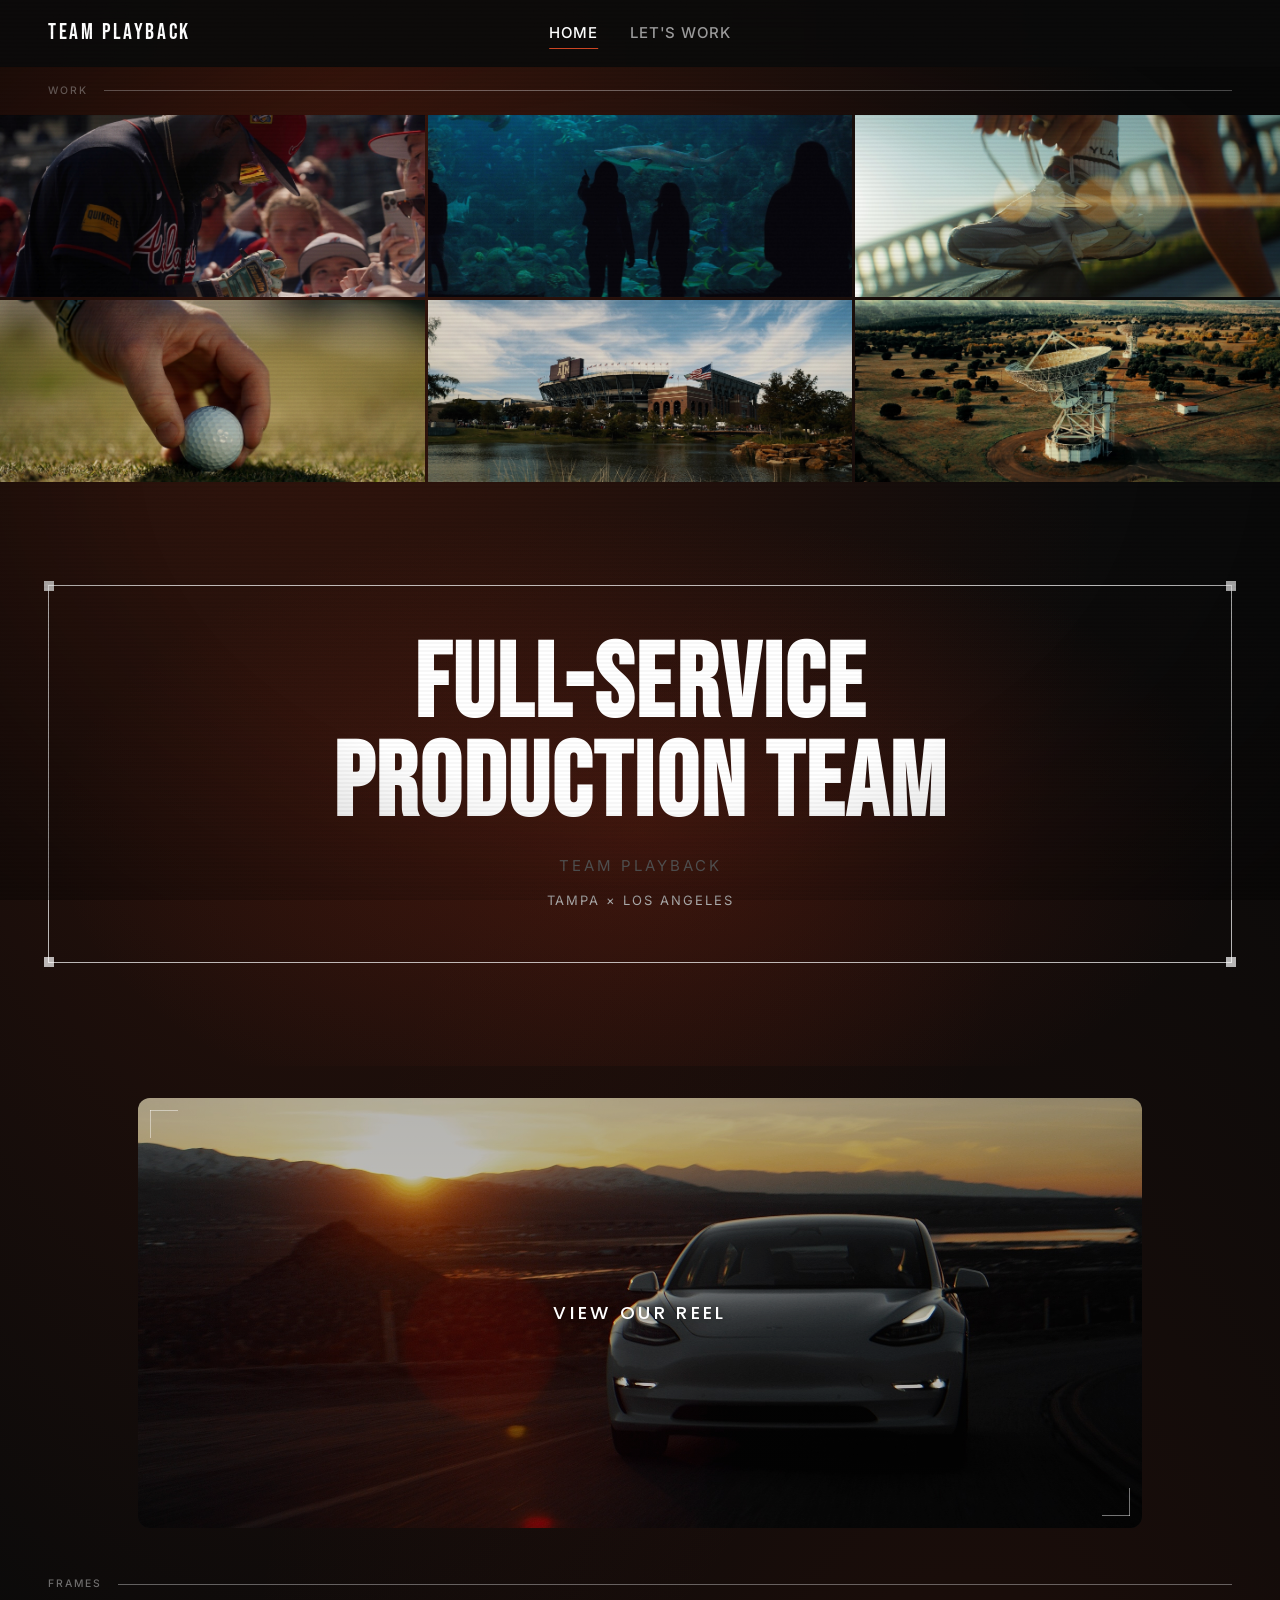
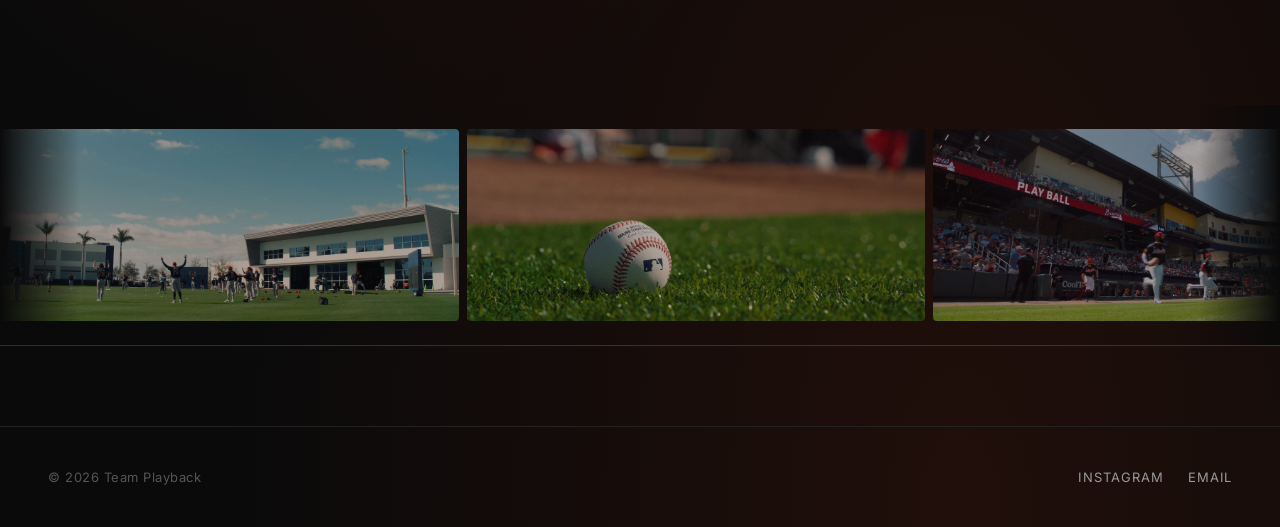
==== commit 6ab7fe64: "V6: aggressive warm atmosphere (28% glow, grain 0.07, scanlines, vignette), View Our Reel text, whit" ====
--- a/index.html
+++ b/index.html
@@ -29,6 +29,11 @@
 
   <!-- MAIN -->
   <main class="page-content">
+
+    <!-- Section label: WORK -->
+    <div class="section-rule">
+      <span class="section-rule-label">Work</span>
+    </div>
 
     <!-- SECTION 1: 6 PROJECT TILES — full bleed, edge to edge, no hero above -->
     <section class="projects-grid-v2" aria-label="Selected work">
@@ -91,12 +96,19 @@
     <!-- SECTION 3: DEMO REEL — below text, above carousel -->
     <section class="demo-reel-feature">
       <a href="demo-reel.html" class="demo-reel-link reveal">
+        <span class="bracket-accent bracket-tl" aria-hidden="true"></span>
+        <span class="bracket-accent bracket-br" aria-hidden="true"></span>
         <img src="images/thumb-demoreel.jpg" alt="Team Playback Demo Reel" loading="lazy" width="1920" height="1080">
         <div class="demo-reel-overlay">
-          <span class="demo-reel-label">View Our Best Work</span>
+          <span class="demo-reel-label">View Our Reel</span>
         </div>
       </a>
     </section>
+
+    <!-- Section label: FRAMES -->
+    <div class="section-rule">
+      <span class="section-rule-label">Frames</span>
+    </div>
 
     <!-- SECTION 4: FRAME CAROUSEL -->
     <section class="frames-strip" aria-label="Cinematic stills">
@@ -124,6 +136,9 @@
 
   </main>
 
+  <!-- Footer rule -->
+  <div class="footer-rule" aria-hidden="true"></div>
+
   <!-- FOOTER — unchanged -->
   <footer class="site-footer">
     <div class="footer-inner">
--- a/css/style.css
+++ b/css/style.css
@@ -85,8 +85,8 @@
   color: var(--color-text);
   background-color: var(--color-bg);
   background-image:
-    radial-gradient(ellipse at 30% 0%, rgba(160, 35, 15, 0.18) 0%, transparent 55%),
-    radial-gradient(ellipse at 70% 100%, rgba(140, 30, 10, 0.10) 0%, transparent 50%);
+    radial-gradient(ellipse at 25% 0%, rgba(180, 50, 15, 0.28) 0%, transparent 60%),
+    radial-gradient(ellipse at 75% 100%, rgba(160, 40, 10, 0.15) 0%, transparent 55%);
   overflow-x: hidden;
 }
 
@@ -100,9 +100,41 @@
   height: 100%;
   pointer-events: none;
   background-image: url("data:image/svg+xml,%3Csvg xmlns='http://www.w3.org/2000/svg' width='300' height='300'%3E%3Cfilter id='n'%3E%3CfeTurbulence type='fractalNoise' baseFrequency='0.75' numOctaves='4' stitchTiles='stitch'/%3E%3C/filter%3E%3Crect width='100%25' height='100%25' filter='url(%23n)'/%3E%3C/svg%3E");
-  opacity: 0.04;
+  opacity: 0.07;
   mix-blend-mode: overlay;
   z-index: 9999;
+}
+
+/* Scanline texture */
+body::before {
+  content: '';
+  position: fixed;
+  top: 0;
+  left: 0;
+  width: 100%;
+  height: 100%;
+  pointer-events: none;
+  background: repeating-linear-gradient(
+    to bottom,
+    transparent,
+    transparent 2px,
+    rgba(0, 0, 0, 0.03) 2px,
+    rgba(0, 0, 0, 0.03) 4px
+  );
+  z-index: 9998;
+}
+
+/* Vignette */
+.page-content::before {
+  content: '';
+  position: fixed;
+  top: 0;
+  left: 0;
+  width: 100%;
+  height: 100%;
+  pointer-events: none;
+  background: radial-gradient(ellipse at center, transparent 55%, rgba(0, 0, 0, 0.35) 100%);
+  z-index: 1;
 }
 
 img, picture, video, canvas, svg { display: block; max-width: 100%; height: auto; }
@@ -830,12 +862,12 @@
   text-align: center;
   position: relative;
   background:
-    radial-gradient(ellipse at 50% 60%, rgba(180, 50, 25, 0.14) 0%, transparent 65%);
+    radial-gradient(ellipse at 50% 60%, rgba(180, 50, 25, 0.22) 0%, transparent 65%);
 }
 
 .headline-frame {
   display: inline-block;
-  border: 1.5px solid #cc4422;
+  border: 1.5px solid rgba(255, 255, 255, 0.7);
   padding: clamp(var(--space-8), 4vw, var(--space-16)) clamp(var(--space-10), 5vw, var(--space-20));
   position: relative;
 }
@@ -847,7 +879,7 @@
   position: absolute;
   width: 10px;
   height: 10px;
-  background: #cc4422;
+  background: rgba(255, 255, 255, 0.7);
 }
 .headline-frame::before {
   top: -5px;
@@ -863,7 +895,7 @@
   position: absolute;
   width: 10px;
   height: 10px;
-  background: #cc4422;
+  background: rgba(255, 255, 255, 0.7);
 }
 .frame-corner-bl {
   bottom: -5px;
@@ -1003,3 +1035,94 @@
     border-radius: var(--radius-md);
   }
 }
+
+
+/* =========================================================
+   V6 — DECORATIVE LINE ACCENTS
+   ========================================================= */
+
+/* Section rule with label — above tiles and carousel */
+.section-rule {
+  display: flex;
+  align-items: center;
+  gap: var(--space-4);
+  padding: var(--space-4) var(--gutter);
+  max-width: var(--content-max);
+  margin: 0 auto;
+}
+
+.section-rule::after {
+  content: '';
+  flex: 1;
+  height: 1px;
+  background: rgba(255, 255, 255, 0.35);
+}
+
+.section-rule-label {
+  font-family: var(--font-body);
+  font-size: 0.65rem;
+  font-weight: 500;
+  text-transform: uppercase;
+  letter-spacing: 0.2em;
+  color: rgba(255, 255, 255, 0.4);
+  flex-shrink: 0;
+}
+
+/* Corner bracket accents on demo reel */
+.bracket-accent {
+  position: absolute;
+  width: 28px;
+  height: 28px;
+  z-index: 2;
+  pointer-events: none;
+}
+
+.bracket-accent::before,
+.bracket-accent::after {
+  content: '';
+  position: absolute;
+  background: rgba(255, 255, 255, 0.45);
+}
+
+.bracket-tl {
+  top: 12px;
+  left: 12px;
+}
+.bracket-tl::before {
+  top: 0;
+  left: 0;
+  width: 1px;
+  height: 28px;
+}
+.bracket-tl::after {
+  top: 0;
+  left: 0;
+  width: 28px;
+  height: 1px;
+}
+
+.bracket-br {
+  bottom: 12px;
+  right: 12px;
+}
+.bracket-br::before {
+  bottom: 0;
+  right: 0;
+  width: 1px;
+  height: 28px;
+}
+.bracket-br::after {
+  bottom: 0;
+  right: 0;
+  width: 28px;
+  height: 1px;
+}
+
+/* Footer separator rule */
+.footer-rule {
+  max-width: var(--content-max);
+  margin: 0 auto;
+  padding: 0 var(--gutter);
+  height: 1px;
+  background: rgba(255, 255, 255, 0.15);
+}
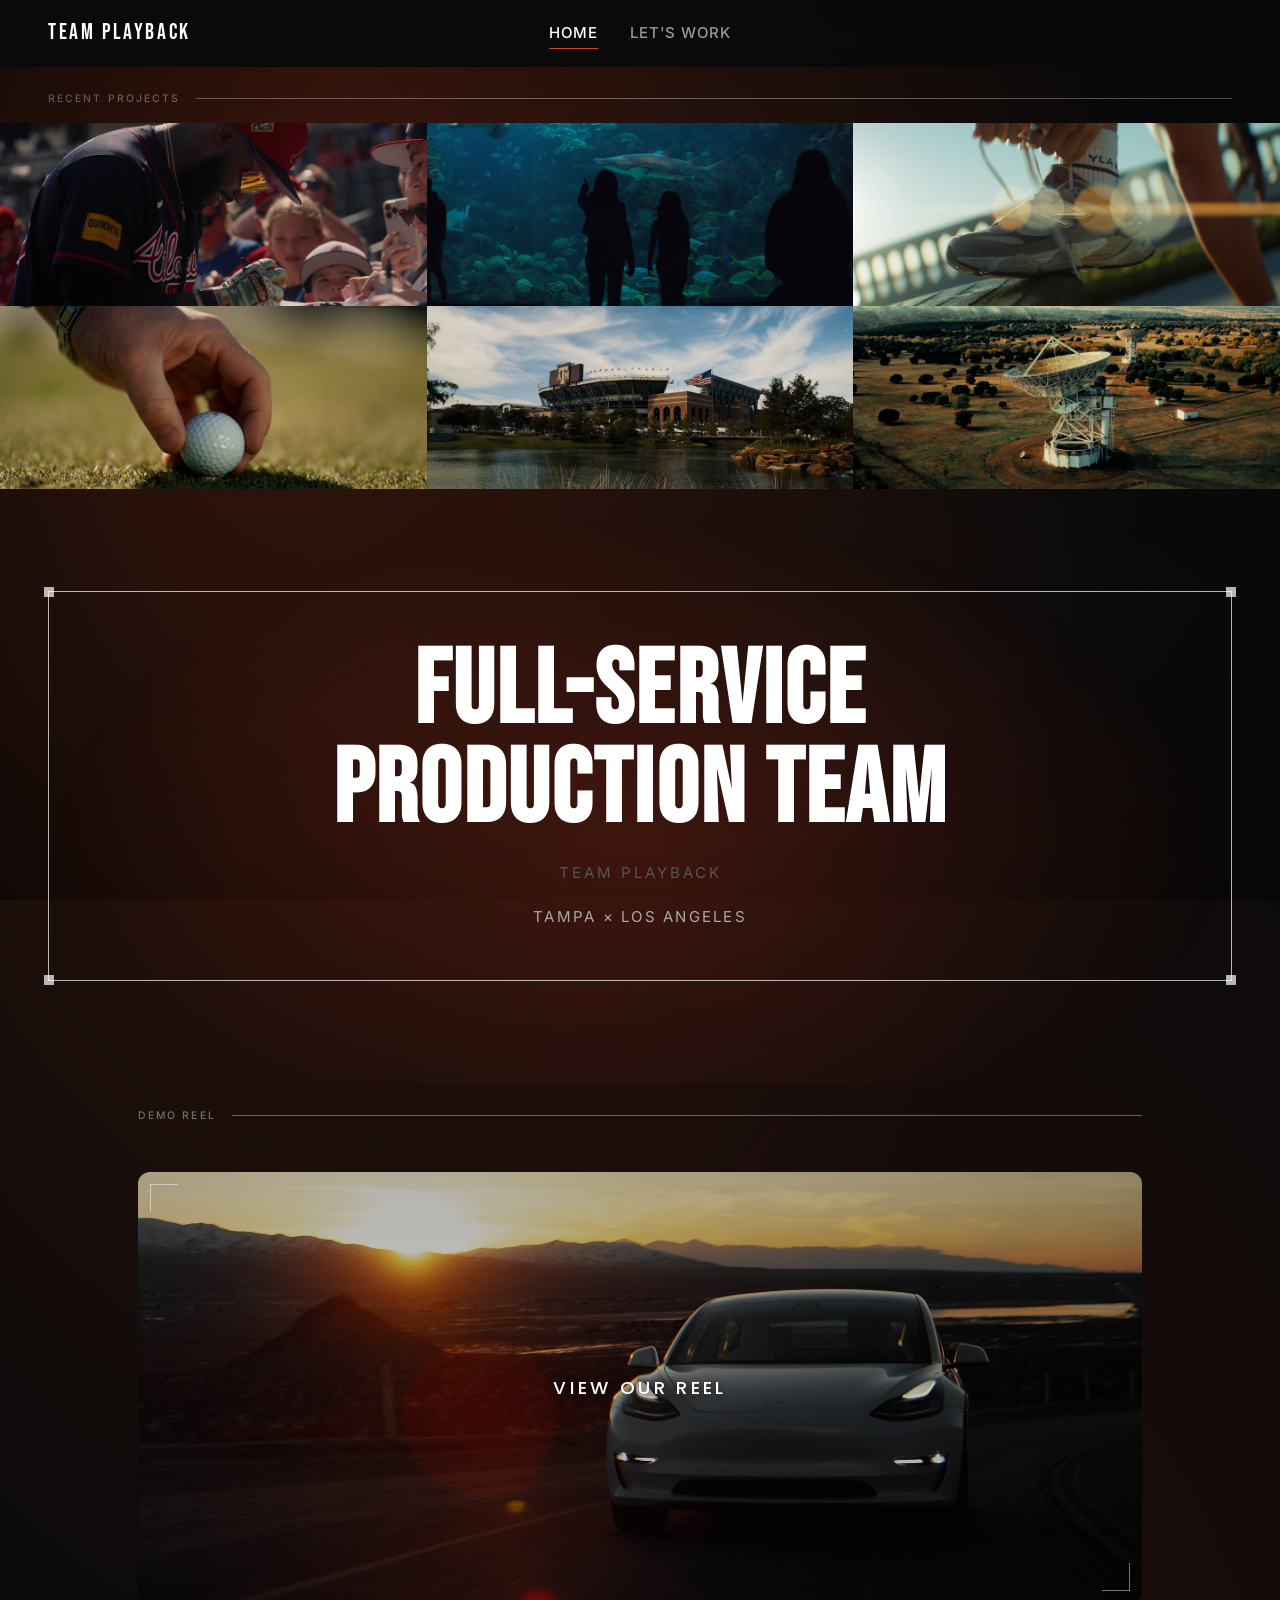
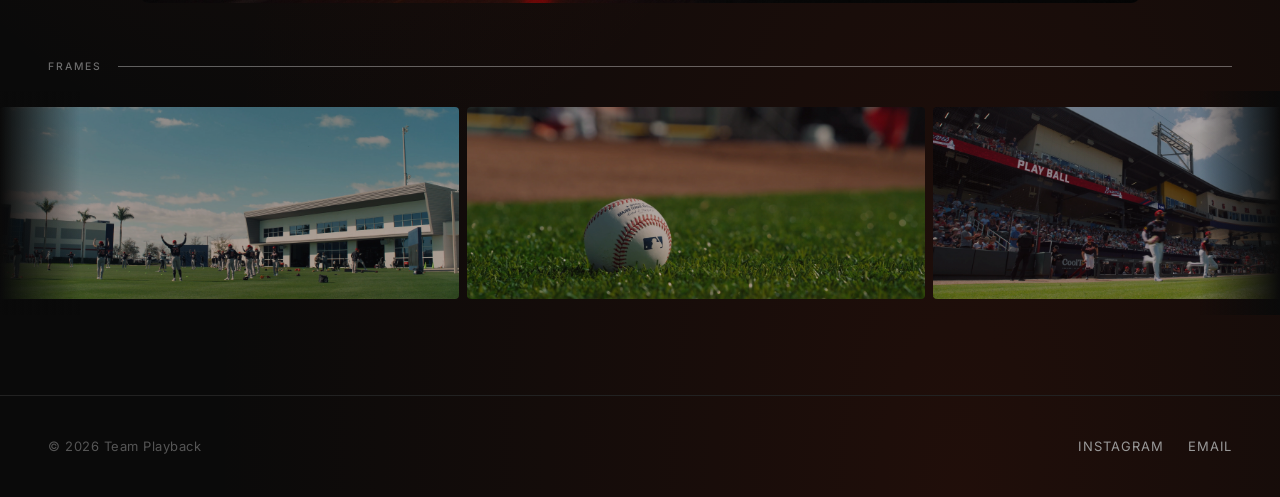
==== commit d6ec5799: "V7: translucent header, Recent Projects label, tile gaps removed, Tampa location text sizing, Demo R" ====
--- a/index.html
+++ b/index.html
@@ -32,7 +32,7 @@
 
     <!-- Section label: WORK -->
     <div class="section-rule">
-      <span class="section-rule-label">Work</span>
+      <span class="section-rule-label">Recent Projects</span>
     </div>
 
     <!-- SECTION 1: 6 PROJECT TILES — full bleed, edge to edge, no hero above -->
@@ -93,6 +93,11 @@
       </div>
     </section>
 
+    <!-- Section label: DEMO REEL -->
+    <div class="section-rule section-rule--demo">
+      <span class="section-rule-label">Demo Reel</span>
+    </div>
+
     <!-- SECTION 3: DEMO REEL — below text, above carousel -->
     <section class="demo-reel-feature">
       <a href="demo-reel.html" class="demo-reel-link reveal">
@@ -106,7 +111,7 @@
     </section>
 
     <!-- Section label: FRAMES -->
-    <div class="section-rule">
+    <div class="section-rule section-rule--frames">
       <span class="section-rule-label">Frames</span>
     </div>
 
@@ -136,9 +141,6 @@
 
   </main>
 
-  <!-- Footer rule -->
-  <div class="footer-rule" aria-hidden="true"></div>
-
   <!-- FOOTER — unchanged -->
   <footer class="site-footer">
     <div class="footer-inner">
--- a/css/style.css
+++ b/css/style.css
@@ -102,7 +102,7 @@
   background-image: url("data:image/svg+xml,%3Csvg xmlns='http://www.w3.org/2000/svg' width='300' height='300'%3E%3Cfilter id='n'%3E%3CfeTurbulence type='fractalNoise' baseFrequency='0.75' numOctaves='4' stitchTiles='stitch'/%3E%3C/filter%3E%3Crect width='100%25' height='100%25' filter='url(%23n)'/%3E%3C/svg%3E");
   opacity: 0.07;
   mix-blend-mode: overlay;
-  z-index: 9999;
+  z-index: 0;
 }
 
 /* Scanline texture */
@@ -121,7 +121,7 @@
     rgba(0, 0, 0, 0.03) 2px,
     rgba(0, 0, 0, 0.03) 4px
   );
-  z-index: 9998;
+  z-index: 0;
 }
 
 /* Vignette */
@@ -134,7 +134,15 @@
   height: 100%;
   pointer-events: none;
   background: radial-gradient(ellipse at center, transparent 55%, rgba(0, 0, 0, 0.35) 100%);
-  z-index: 1;
+  z-index: 0;
+}
+
+/* Ensure all content sections sit above grain/scanline overlays */
+.site-header,
+.page-content,
+.site-footer {
+  position: relative;
+  z-index: 2;
 }
 
 img, picture, video, canvas, svg { display: block; max-width: 100%; height: auto; }
@@ -178,9 +186,9 @@
   position: sticky;
   top: 0;
   z-index: 100;
-  background-color: rgba(10, 10, 10, 0.92);
-  backdrop-filter: blur(16px);
-  -webkit-backdrop-filter: blur(16px);
+  background-color: rgba(10, 10, 10, 0.75);
+  backdrop-filter: blur(8px);
+  -webkit-backdrop-filter: blur(8px);
   padding: var(--space-4) var(--gutter);
   transition: background-color var(--transition-fast);
 }
@@ -472,10 +480,10 @@
    FRAMES STRIP — Horizontal Scrolling Film Contact Sheet
    ========================================================= */
 .frames-strip {
-  margin-top: clamp(var(--space-16), 8vw, var(--space-24));
+  margin-top: var(--space-2);
   overflow: hidden;
   position: relative;
-  padding: var(--space-6) 0;
+  padding: var(--space-4) 0;
 }
 
 .frames-strip::before,
@@ -769,7 +777,7 @@
 .projects-grid-v2 {
   display: grid;
   grid-template-columns: repeat(3, 1fr);
-  gap: 3px;
+  gap: 0;
   /* Full bleed — no max-width, no padding */
 }
 
@@ -838,14 +846,14 @@
 @media (max-width: 768px) {
   .projects-grid-v2 {
     grid-template-columns: repeat(2, 1fr);
-    gap: 2px;
+    gap: 0;
   }
 }
 
 @media (max-width: 480px) {
   .projects-grid-v2 {
     grid-template-columns: 1fr;
-    gap: 2px;
+    gap: 0;
   }
 
   .tile-v2 {
@@ -926,8 +934,8 @@
 }
 
 .headline-block-location {
-  margin-top: var(--space-3);
-  font-size: var(--text-xs);
+  margin-top: var(--space-5);
+  font-size: var(--text-sm);
   color: #aaaaaa;
   text-transform: uppercase;
   letter-spacing: 0.15em;
@@ -1047,8 +1055,20 @@
   align-items: center;
   gap: var(--space-4);
   padding: var(--space-4) var(--gutter);
+  padding-top: var(--space-6);
   max-width: var(--content-max);
   margin: 0 auto;
+}
+
+/* Demo Reel label — same style, constrained width */
+.section-rule--demo {
+  max-width: 1100px;
+}
+
+/* Frames label — tighter to carousel */
+.section-rule--frames {
+  padding-bottom: var(--space-2);
+  margin-bottom: 0;
 }
 
 .section-rule::after {
@@ -1118,11 +1138,4 @@
   height: 1px;
 }
 
-/* Footer separator rule */
-.footer-rule {
-  max-width: var(--content-max);
-  margin: 0 auto;
-  padding: 0 var(--gutter);
-  height: 1px;
-  background: rgba(255, 255, 255, 0.15);
-}
+
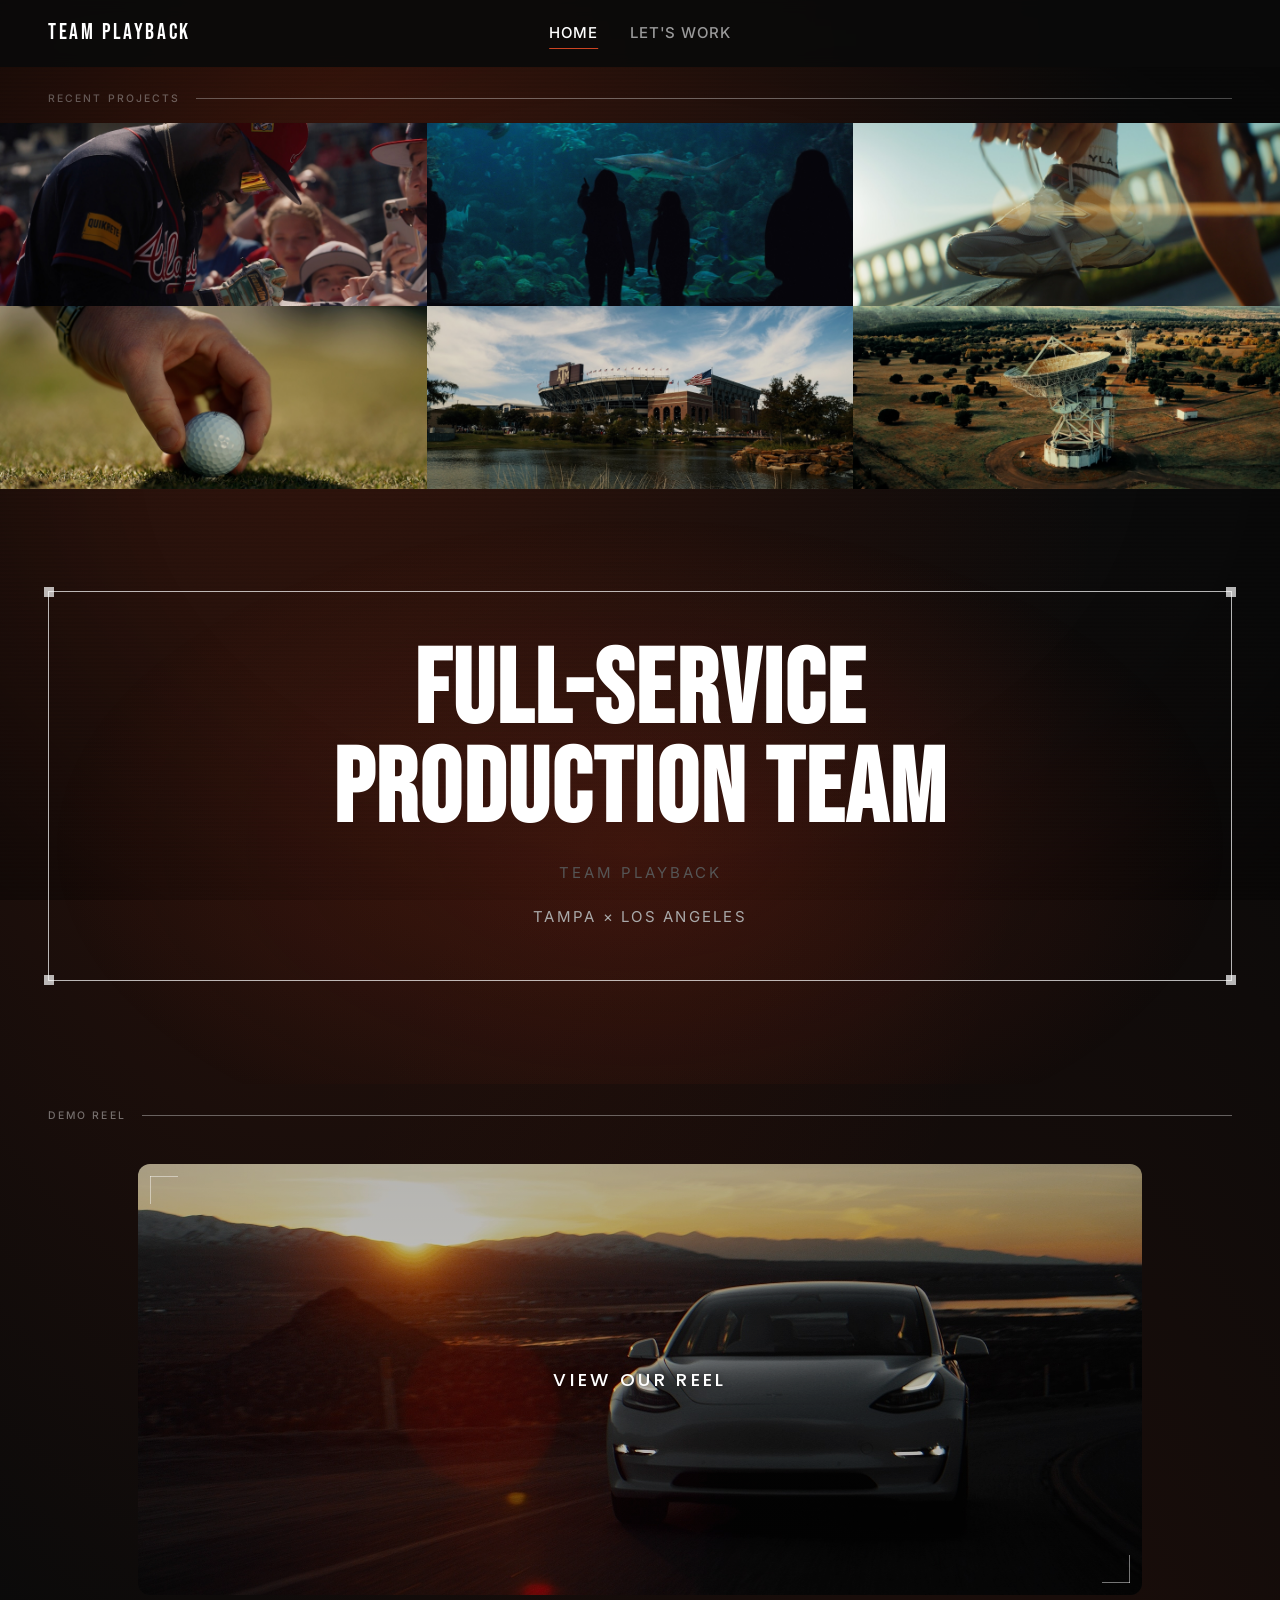
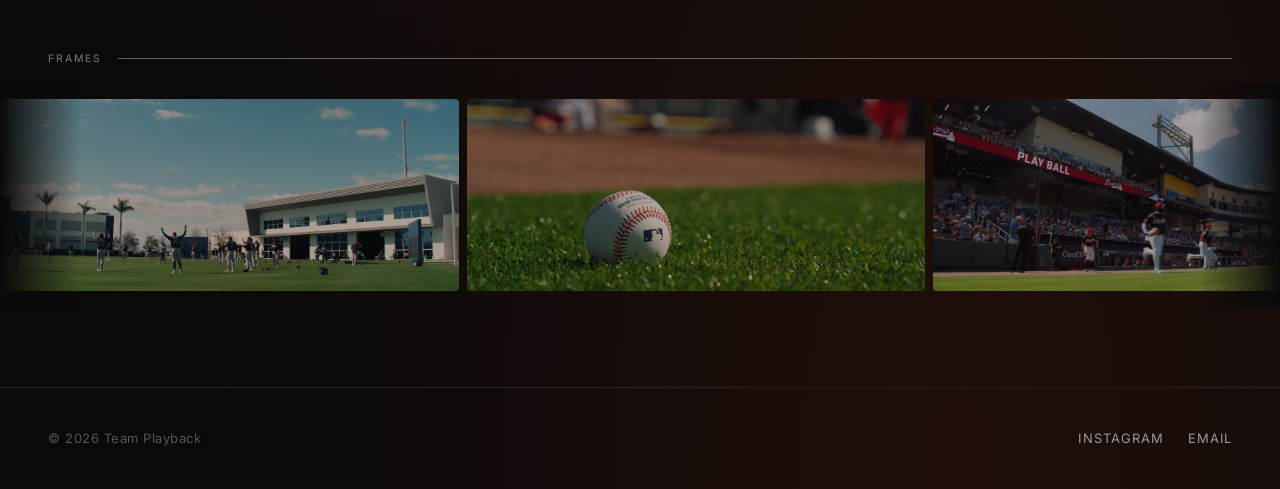
==== commit b9301d00: "V8: Demo Reel label aligned to Frames label (shared class), hover text simplified for Florida Aquari" ====
--- a/index.html
+++ b/index.html
@@ -48,7 +48,7 @@
       <a href="florida-aquarium.html" class="tile-v2 reveal">
         <img src="images/thumb-aquarium.jpg" alt="Florida Aquarium Spot project thumbnail" loading="eager" width="640" height="400">
         <div class="tile-v2-overlay">
-          <span class="tile-v2-title">Florida Aquarium Spot</span>
+          <span class="tile-v2-title">Florida Aquarium</span>
         </div>
       </a>
 
@@ -62,14 +62,14 @@
       <a href="smartpin.html" class="tile-v2 reveal">
         <img src="images/thumb-smartpin.jpg" alt="SmartPin Product Release project thumbnail" loading="lazy" width="640" height="400">
         <div class="tile-v2-overlay">
-          <span class="tile-v2-title">SmartPin Product Release</span>
+          <span class="tile-v2-title">SmartPin</span>
         </div>
       </a>
 
       <a href="revelxp.html" class="tile-v2 reveal">
         <img src="images/thumb-revelxp.jpg" alt="REVELxp Business Reel project thumbnail" loading="lazy" width="640" height="400">
         <div class="tile-v2-overlay">
-          <span class="tile-v2-title">REVELxp Business Reel</span>
+          <span class="tile-v2-title">REVELxp</span>
         </div>
       </a>
 
@@ -94,7 +94,7 @@
     </section>
 
     <!-- Section label: DEMO REEL -->
-    <div class="section-rule section-rule--demo">
+    <div class="section-rule section-rule--frames">
       <span class="section-rule-label">Demo Reel</span>
     </div>
 
--- a/css/style.css
+++ b/css/style.css
@@ -1060,10 +1060,6 @@
   margin: 0 auto;
 }
 
-/* Demo Reel label — same style, constrained width */
-.section-rule--demo {
-  max-width: 1100px;
-}
 
 /* Frames label — tighter to carousel */
 .section-rule--frames {
